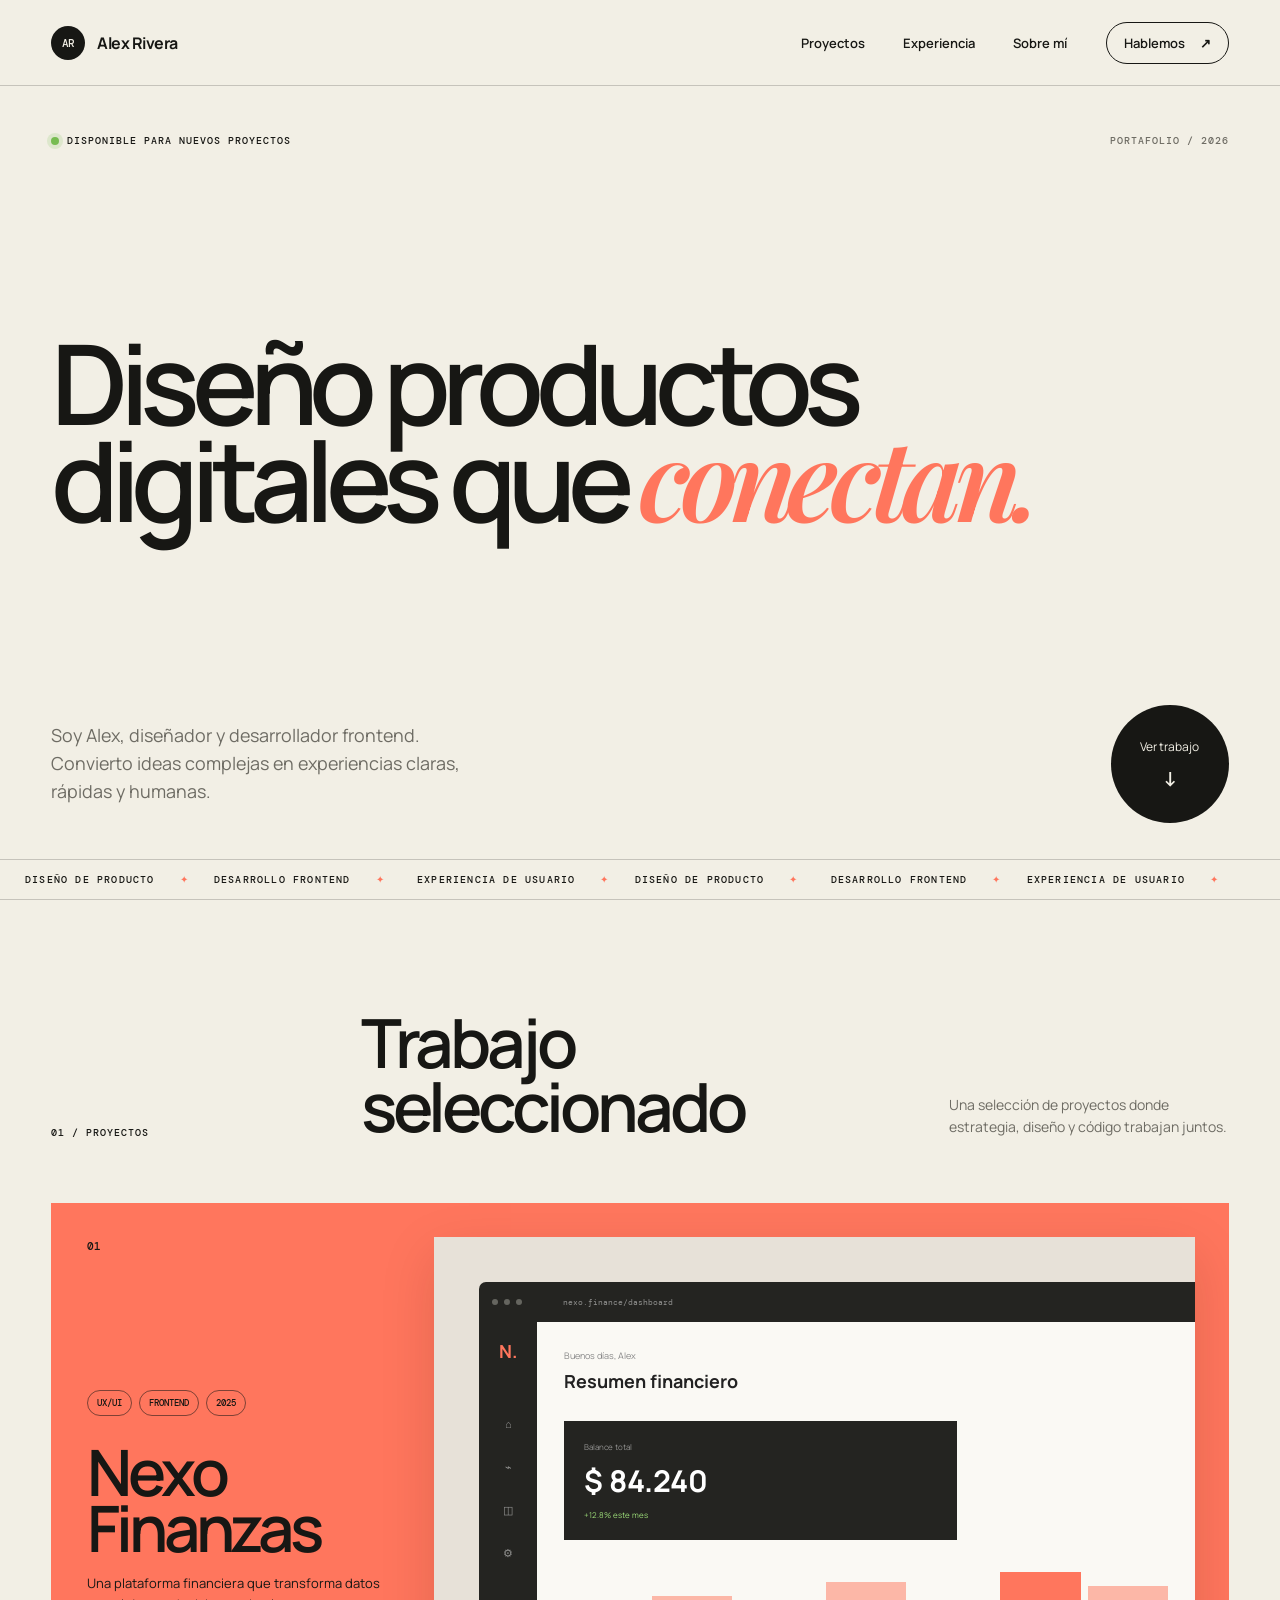
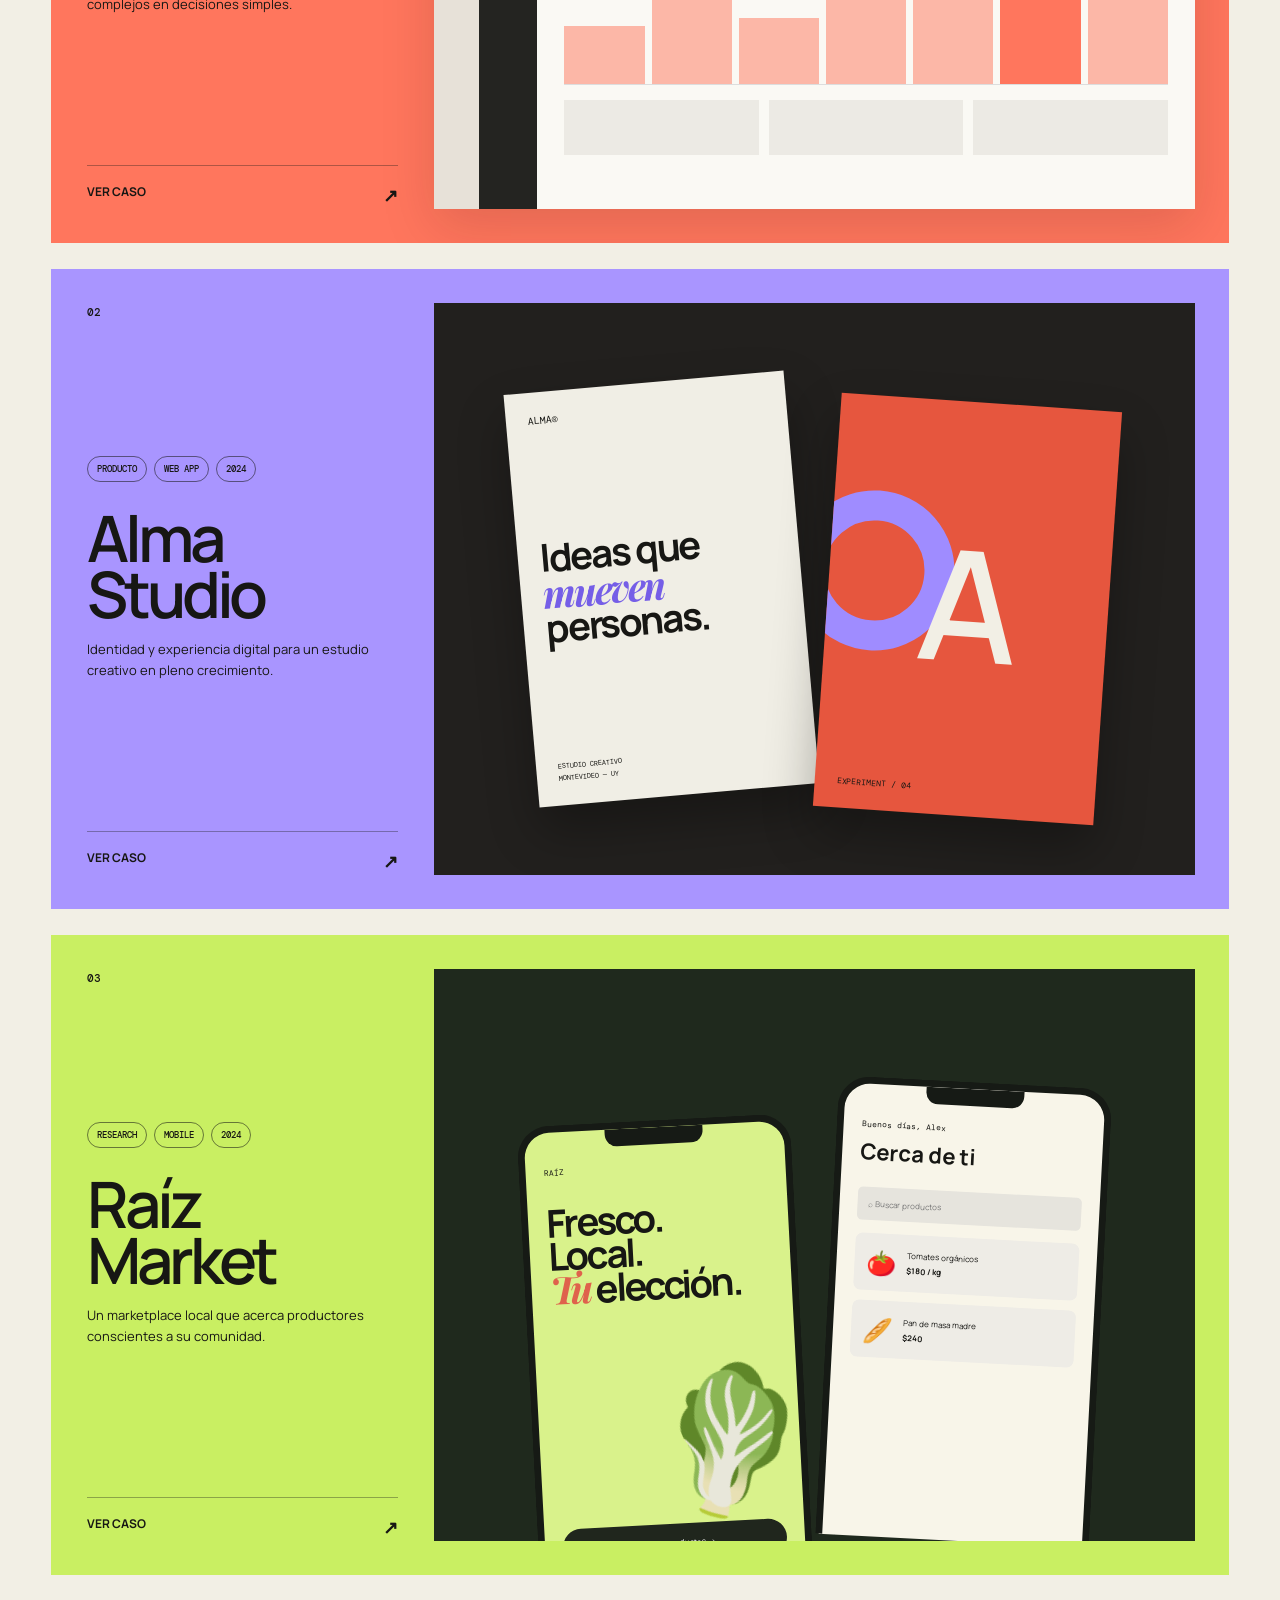
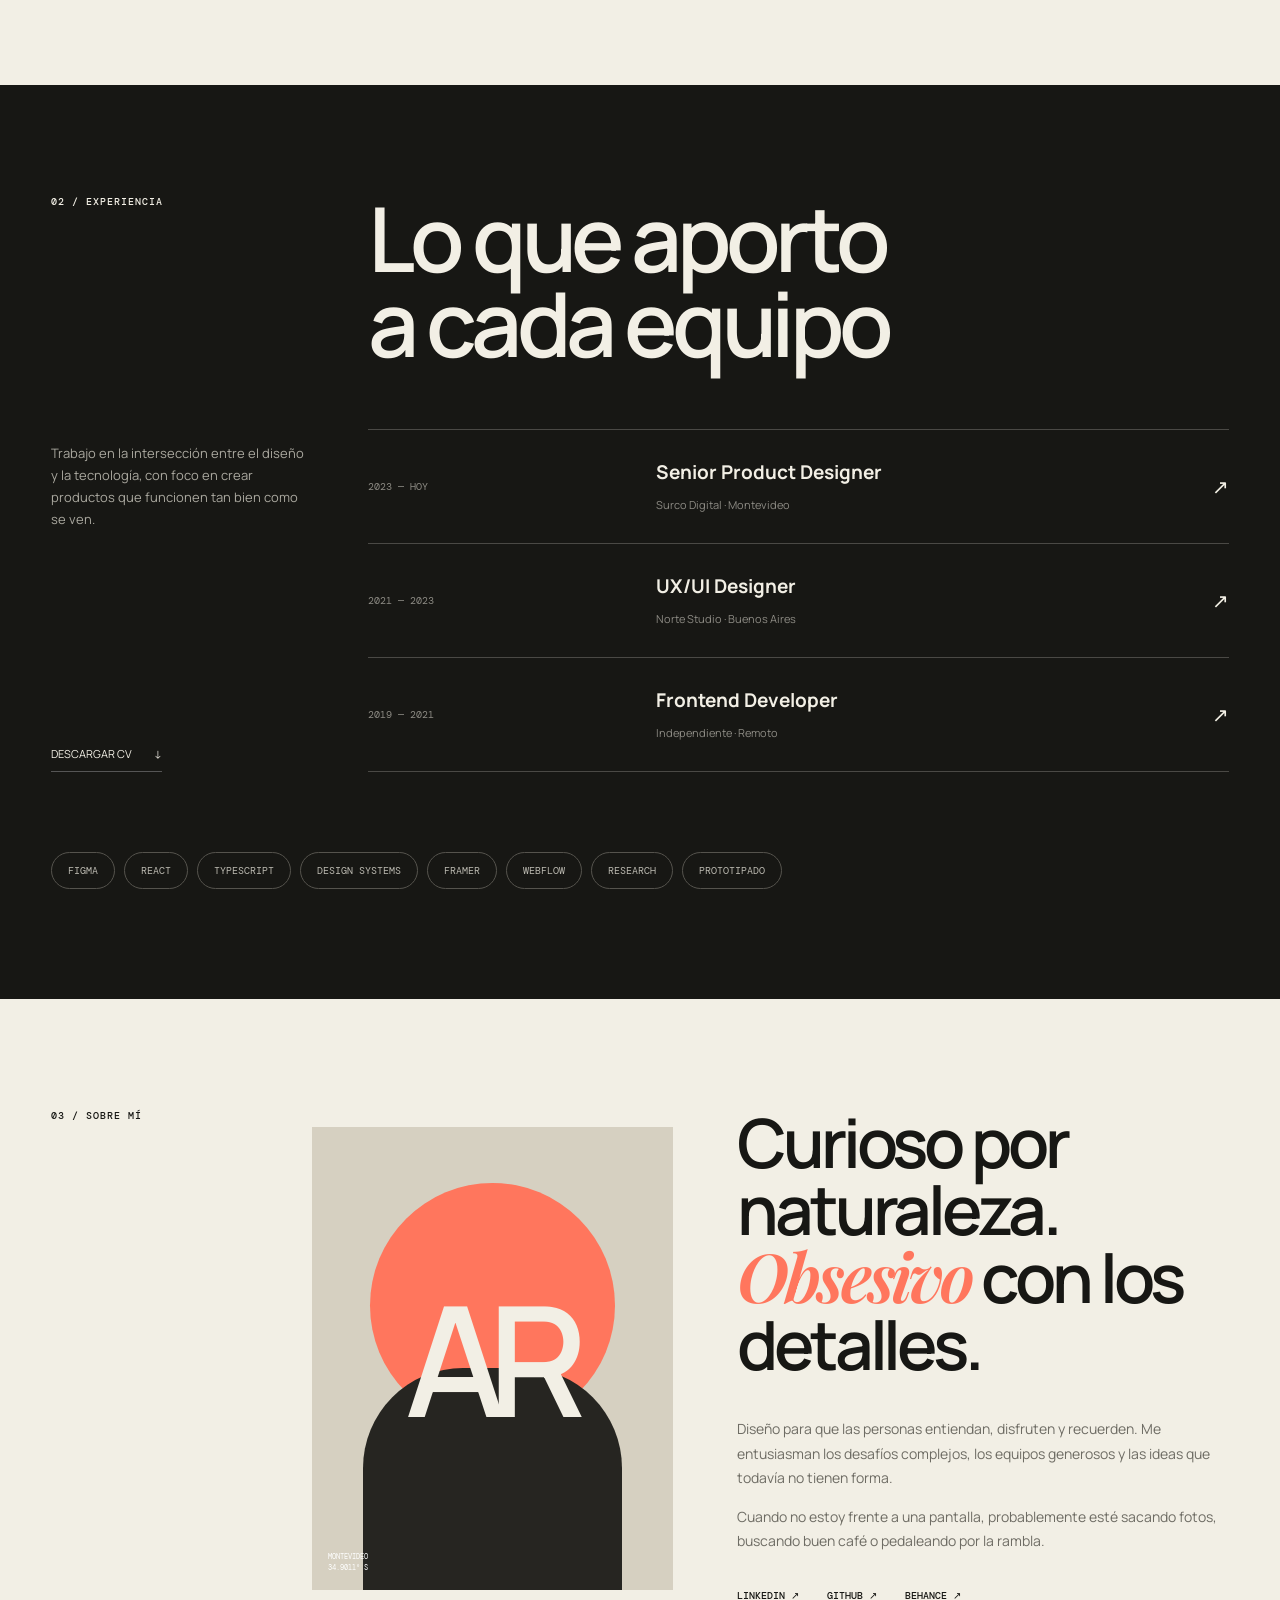
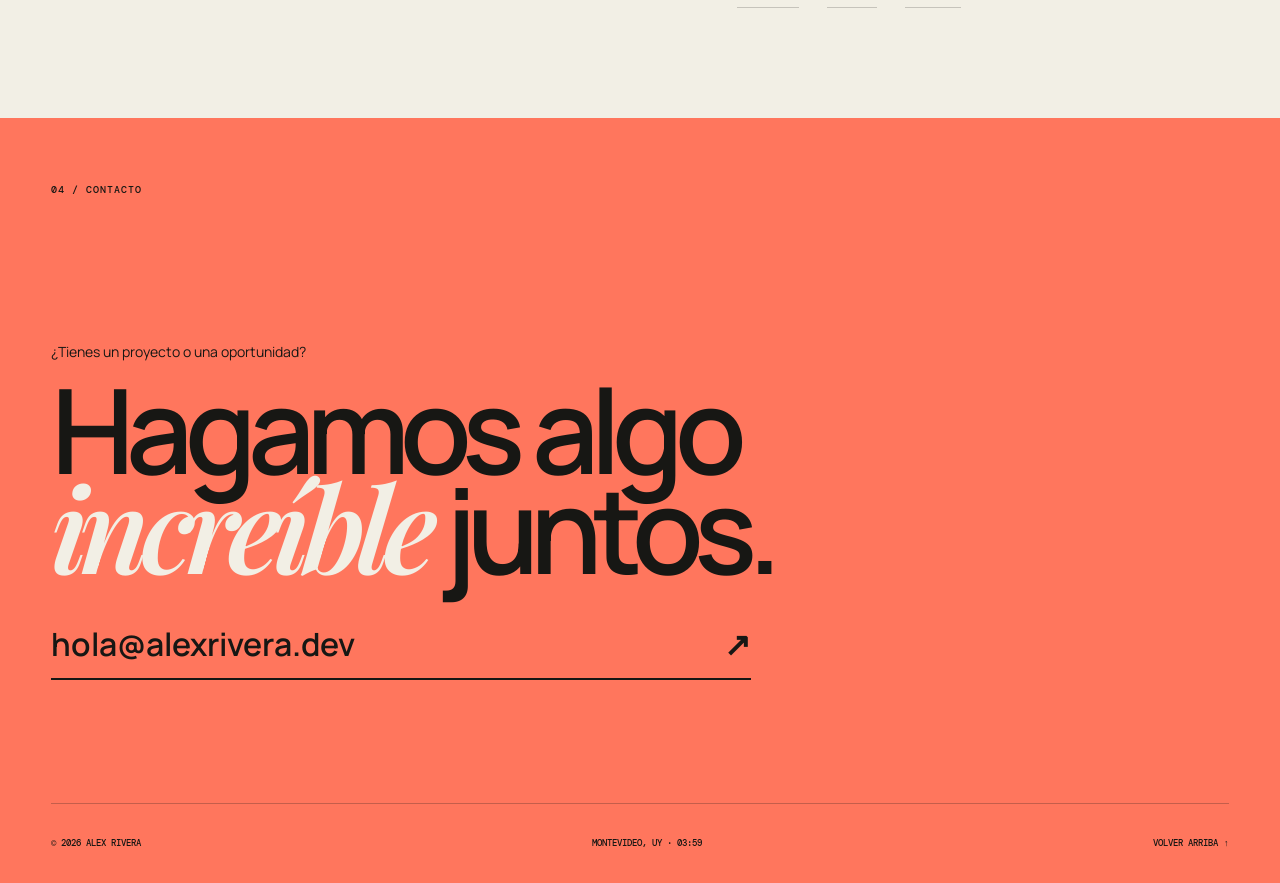
==== index.html @ 9a836fa2 "Create portfolio website" ====
<!doctype html>
<html lang="es">
  <head>
    <meta charset="UTF-8" />
    <meta name="viewport" content="width=device-width, initial-scale=1.0" />
    <meta
      name="description"
      content="Portafolio de Alex Rivera, diseñador y desarrollador frontend enfocado en experiencias digitales claras, rápidas y memorables."
    />
    <meta name="theme-color" content="#f4f1e8" />
    <title>Alex Rivera — Diseñador &amp; Frontend</title>
    <link rel="preconnect" href="https://fonts.googleapis.com" />
    <link rel="preconnect" href="https://fonts.gstatic.com" crossorigin />
    <link
      href="https://fonts.googleapis.com/css2?family=DM+Mono:wght@400;500&family=Manrope:wght@400;500;600;700&family=Playfair+Display:ital,wght@1,600&display=swap"
      rel="stylesheet"
    />
    <link rel="stylesheet" href="styles.css" />
    <script src="script.js" defer></script>
  </head>
  <body>
    <a class="skip-link" href="#contenido">Saltar al contenido</a>

    <header class="site-header">
      <a class="brand" href="#inicio" aria-label="Ir al inicio">
        <span class="brand-mark">AR</span>
        <span>Alex Rivera</span>
      </a>

      <button class="menu-button" type="button" aria-expanded="false" aria-controls="site-nav">
        <span></span><span></span>
        <span class="sr-only">Abrir menú</span>
      </button>

      <nav id="site-nav" aria-label="Navegación principal">
        <a href="#proyectos">Proyectos</a>
        <a href="#experiencia">Experiencia</a>
        <a href="#sobre-mi">Sobre mí</a>
        <a class="nav-cta" href="#contacto">Hablemos <span>↗</span></a>
      </nav>
    </header>

    <main id="contenido">
      <section class="hero" id="inicio" aria-labelledby="hero-title">
        <div class="hero-top reveal">
          <p class="eyebrow"><span class="status-dot"></span> Disponible para nuevos proyectos</p>
          <p class="hero-index">PORTAFOLIO / 2026</p>
        </div>

        <h1 id="hero-title" class="reveal">
          Diseño productos<br />
          digitales que <em>conectan.</em>
        </h1>

        <div class="hero-bottom reveal">
          <p>
            Soy Alex, diseñador y desarrollador frontend. Convierto ideas complejas
            en experiencias claras, rápidas y humanas.
          </p>
          <a class="circle-link" href="#proyectos" aria-label="Ver proyectos">
            <span>Ver trabajo</span>
            <strong>↓</strong>
          </a>
        </div>

        <div class="marquee" aria-hidden="true">
          <div>
            <span>DISEÑO DE PRODUCTO</span><i>✦</i><span>DESARROLLO FRONTEND</span><i>✦</i>
            <span>EXPERIENCIA DE USUARIO</span><i>✦</i><span>DISEÑO DE PRODUCTO</span><i>✦</i>
            <span>DESARROLLO FRONTEND</span><i>✦</i><span>EXPERIENCIA DE USUARIO</span><i>✦</i>
          </div>
        </div>
      </section>

      <section class="projects section" id="proyectos" aria-labelledby="projects-title">
        <div class="section-heading reveal">
          <p class="section-number">01 / PROYECTOS</p>
          <h2 id="projects-title">Trabajo seleccionado</h2>
          <p>Una selección de proyectos donde estrategia, diseño y código trabajan juntos.</p>
        </div>

        <div class="project-list">
          <article class="project-card project-card--coral reveal">
            <div class="project-copy">
              <p class="project-number">01</p>
              <div>
                <div class="tags"><span>UX/UI</span><span>Frontend</span><span>2025</span></div>
                <h3>Nexo<br />Finanzas</h3>
                <p>Una plataforma financiera que transforma datos complejos en decisiones simples.</p>
              </div>
              <a href="#contacto" aria-label="Consultar sobre el proyecto Nexo Finanzas">Ver caso <span>↗</span></a>
            </div>
            <div class="project-visual finance-ui" aria-label="Vista previa de la aplicación Nexo Finanzas">
              <div class="browser-bar"><i></i><i></i><i></i><span>nexo.finance/dashboard</span></div>
              <div class="mock-dashboard">
                <aside><b>N.</b><span>⌂</span><span>⌁</span><span>◫</span><span>⚙</span></aside>
                <div class="dashboard-main">
                  <div class="dash-top"><small>Buenos días, Alex</small><strong>Resumen financiero</strong></div>
                  <div class="balance"><small>Balance total</small><b>$ 84.240</b><span>+12.8% este mes</span></div>
                  <div class="chart"><i></i><i></i><i></i><i></i><i></i><i></i><i></i></div>
                  <div class="mini-cards"><span></span><span></span><span></span></div>
                </div>
              </div>
            </div>
          </article>

          <article class="project-card project-card--violet reveal">
            <div class="project-copy">
              <p class="project-number">02</p>
              <div>
                <div class="tags"><span>Producto</span><span>Web app</span><span>2024</span></div>
                <h3>Alma<br />Studio</h3>
                <p>Identidad y experiencia digital para un estudio creativo en pleno crecimiento.</p>
              </div>
              <a href="#contacto" aria-label="Consultar sobre el proyecto Alma Studio">Ver caso <span>↗</span></a>
            </div>
            <div class="project-visual studio-ui" aria-label="Vista previa del sitio Alma Studio">
              <div class="poster poster-a"><small>ALMA®</small><b>Ideas que<br /><em>mueven</em><br />personas.</b><span>ESTUDIO CREATIVO<br />MONTEVIDEO — UY</span></div>
              <div class="poster poster-b"><div></div><strong>A</strong><small>EXPERIMENT / 04</small></div>
            </div>
          </article>

          <article class="project-card project-card--lime reveal">
            <div class="project-copy">
              <p class="project-number">03</p>
              <div>
                <div class="tags"><span>Research</span><span>Mobile</span><span>2024</span></div>
                <h3>Raíz<br />Market</h3>
                <p>Un marketplace local que acerca productores conscientes a su comunidad.</p>
              </div>
              <a href="#contacto" aria-label="Consultar sobre el proyecto Raíz Market">Ver caso <span>↗</span></a>
            </div>
            <div class="project-visual market-ui" aria-label="Vista previa de la aplicación Raíz Market">
              <div class="phone phone-a">
                <div class="notch"></div><small>RAÍZ</small><b>Fresco.<br />Local.<br /><em>Tu</em> elección.</b>
                <div class="produce">🥬</div><button>Explorar productos →</button>
              </div>
              <div class="phone phone-b">
                <div class="notch"></div><small>Buenos días, Alex</small><strong>Cerca de ti</strong>
                <div class="search">⌕ Buscar productos</div><div class="food-card">🍅<span>Tomates orgánicos<br /><b>$180 / kg</b></span></div>
                <div class="food-card">🥖<span>Pan de masa madre<br /><b>$240</b></span></div>
              </div>
            </div>
          </article>
        </div>
      </section>

      <section class="experience section" id="experiencia" aria-labelledby="experience-title">
        <div class="section-heading section-heading--light reveal">
          <p class="section-number">02 / EXPERIENCIA</p>
          <h2 id="experience-title">Lo que aporto<br />a cada equipo</h2>
        </div>

        <div class="experience-grid">
          <div class="experience-intro reveal">
            <p>Trabajo en la intersección entre el diseño y la tecnología, con foco en crear productos que funcionen tan bien como se ven.</p>
            <button class="text-button print-button" type="button">Descargar CV <span>↓</span></button>
          </div>
          <div class="timeline">
            <article class="timeline-item reveal">
              <p>2023 — HOY</p><div><h3>Senior Product Designer</h3><span>Surco Digital · Montevideo</span></div><b>↗</b>
            </article>
            <article class="timeline-item reveal">
              <p>2021 — 2023</p><div><h3>UX/UI Designer</h3><span>Norte Studio · Buenos Aires</span></div><b>↗</b>
            </article>
            <article class="timeline-item reveal">
              <p>2019 — 2021</p><div><h3>Frontend Developer</h3><span>Independiente · Remoto</span></div><b>↗</b>
            </article>
          </div>
        </div>

        <div class="skills reveal" aria-label="Habilidades">
          <span>Figma</span><span>React</span><span>TypeScript</span><span>Design Systems</span><span>Framer</span><span>Webflow</span><span>Research</span><span>Prototipado</span>
        </div>
      </section>

      <section class="about section" id="sobre-mi" aria-labelledby="about-title">
        <div class="about-number reveal">03 / SOBRE MÍ</div>
        <div class="portrait reveal" aria-label="Retrato ilustrado de Alex Rivera">
          <span class="portrait-initials">AR</span>
          <span class="portrait-label">MONTEVIDEO<br />34.9011° S</span>
        </div>
        <div class="about-copy reveal">
          <h2 id="about-title">Curioso por naturaleza.<br /><em>Obsesivo</em> con los detalles.</h2>
          <p>Diseño para que las personas entiendan, disfruten y recuerden. Me entusiasman los desafíos complejos, los equipos generosos y las ideas que todavía no tienen forma.</p>
          <p>Cuando no estoy frente a una pantalla, probablemente esté sacando fotos, buscando buen café o pedaleando por la rambla.</p>
          <div class="socials"><a href="https://www.linkedin.com" target="_blank" rel="noreferrer">LinkedIn ↗</a><a href="https://github.com/Akkuumaaa" target="_blank" rel="noreferrer">GitHub ↗</a><a href="https://www.behance.net" target="_blank" rel="noreferrer">Behance ↗</a></div>
        </div>
      </section>

      <section class="contact" id="contacto" aria-labelledby="contact-title">
        <p class="section-number reveal">04 / CONTACTO</p>
        <div class="contact-main reveal">
          <p>¿Tienes un proyecto o una oportunidad?</p>
          <h2 id="contact-title">Hagamos algo<br /><em>increíble</em> juntos.</h2>
          <a class="email-link" href="mailto:hola@alexrivera.dev">hola@alexrivera.dev <span>↗</span></a>
        </div>
        <footer>
          <p>© <span id="year">2026</span> Alex Rivera</p>
          <p>Montevideo, UY · <span id="local-time">00:00</span></p>
          <a href="#inicio">Volver arriba ↑</a>
        </footer>
      </section>
    </main>
  </body>
</html>
---- styles.css ----
:root {
  --paper: #f2efe5;
  --ink: #171714;
  --muted: #6e6c64;
  --coral: #ff765d;
  --violet: #a995ff;
  --lime: #c9ef62;
  --line: rgba(23, 23, 20, 0.2);
  --sans: "Manrope", sans-serif;
  --serif: "Playfair Display", serif;
  --mono: "DM Mono", monospace;
}

* { box-sizing: border-box; }
html { scroll-behavior: smooth; }
body { margin: 0; background: var(--paper); color: var(--ink); font-family: var(--sans); }
a { color: inherit; text-decoration: none; }
button { color: inherit; font: inherit; }
.sr-only { position: absolute; width: 1px; height: 1px; padding: 0; margin: -1px; overflow: hidden; clip: rect(0, 0, 0, 0); white-space: nowrap; border: 0; }
.skip-link { position: fixed; top: -100px; left: 16px; z-index: 100; padding: 12px 18px; background: var(--ink); color: white; }
.skip-link:focus { top: 16px; }

.site-header { height: 86px; padding: 0 clamp(20px, 4vw, 64px); display: flex; align-items: center; justify-content: space-between; border-bottom: 1px solid var(--line); position: relative; z-index: 20; }
.brand { display: flex; gap: 12px; align-items: center; font-weight: 700; letter-spacing: -0.03em; }
.brand-mark { display: grid; place-items: center; width: 34px; height: 34px; border-radius: 50%; background: var(--ink); color: var(--paper); font: 500 11px var(--mono); }
.site-header nav { display: flex; align-items: center; gap: clamp(20px, 3vw, 48px); font-size: 13px; font-weight: 600; }
.site-header nav a:not(.nav-cta) { position: relative; }
.site-header nav a:not(.nav-cta)::after { content: ""; position: absolute; height: 1px; left: 0; right: 100%; bottom: -4px; background: currentColor; transition: right .25s; }
.site-header nav a:hover::after { right: 0; }
.nav-cta { border: 1px solid var(--ink); border-radius: 100px; padding: 11px 17px; transition: .25s; }
.nav-cta:hover { background: var(--ink); color: var(--paper); }
.nav-cta span { margin-left: 12px; }
.menu-button { display: none; background: none; border: 0; padding: 10px; }

.hero { min-height: calc(100vh - 86px); display: flex; flex-direction: column; overflow: hidden; }
.hero-top, .hero-bottom { display: flex; justify-content: space-between; align-items: flex-start; padding-left: clamp(20px, 4vw, 64px); padding-right: clamp(20px, 4vw, 64px); }
.hero-top { padding-top: 38px; }
.eyebrow, .hero-index, .section-number { font: 500 10px var(--mono); letter-spacing: .1em; text-transform: uppercase; }
.eyebrow { display: flex; align-items: center; gap: 8px; }
.status-dot { width: 8px; height: 8px; background: #77bc51; border-radius: 50%; box-shadow: 0 0 0 4px rgba(119,188,81,.17); }
.hero-index { color: var(--muted); }
.hero h1 { margin: auto clamp(20px, 4vw, 64px); font-size: clamp(53px, 8.7vw, 144px); line-height: .84; letter-spacing: -.075em; font-weight: 600; }
.hero h1 em { font-family: var(--serif); font-weight: 600; color: var(--coral); }
.hero-bottom { align-items: center; margin-bottom: 36px; }
.hero-bottom > p { max-width: 430px; margin: 0; color: var(--muted); font-size: clamp(14px, 1.4vw, 18px); line-height: 1.55; }
.circle-link { width: 118px; height: 118px; border-radius: 50%; background: var(--ink); color: var(--paper); display: flex; flex-direction: column; align-items: center; justify-content: center; gap: 9px; font-size: 12px; transition: transform .3s, background .3s; }
.circle-link:hover { transform: rotate(-8deg); background: var(--coral); }
.circle-link strong { font-size: 20px; }
.marquee { border-top: 1px solid var(--line); border-bottom: 1px solid var(--line); padding: 13px 0; white-space: nowrap; overflow: hidden; font: 500 10px var(--mono); letter-spacing: .12em; }
.marquee div { width: max-content; animation: marquee 24s linear infinite; }
.marquee span { margin: 0 25px; }
.marquee i { color: var(--coral); font-style: normal; }
@keyframes marquee { to { transform: translateX(-50%); } }

.section { padding: 110px clamp(20px, 4vw, 64px); }
.section-heading { display: grid; grid-template-columns: 1fr 2fr 1fr; gap: 30px; align-items: end; margin-bottom: 64px; }
.section-heading > * { margin: 0; }
.section-heading h2 { font-size: clamp(40px, 5.3vw, 78px); letter-spacing: -.06em; line-height: .95; font-weight: 600; }
.section-heading > p:last-child { max-width: 310px; color: var(--muted); line-height: 1.6; font-size: 14px; }

.project-list { display: grid; gap: 26px; }
.project-card { min-height: 640px; display: grid; grid-template-columns: minmax(290px, .82fr) 1.7fr; overflow: hidden; }
.project-card--coral { background: var(--coral); }
.project-card--violet { background: var(--violet); }
.project-card--lime { background: var(--lime); }
.project-copy { padding: 36px; display: flex; flex-direction: column; justify-content: space-between; }
.project-number { margin: 0; font: 500 11px var(--mono); }
.tags { display: flex; gap: 7px; flex-wrap: wrap; }
.tags span { border: 1px solid rgba(23,23,20,.55); border-radius: 100px; padding: 6px 9px; font: 500 9px var(--mono); text-transform: uppercase; }
.project-copy h3 { margin: 28px 0 18px; font-size: clamp(47px, 5vw, 76px); line-height: .87; letter-spacing: -.065em; font-weight: 600; }
.project-copy > div > p { max-width: 340px; font-size: 13px; line-height: 1.6; }
.project-copy > a { display: flex; justify-content: space-between; width: 100%; border-top: 1px solid rgba(23,23,20,.35); padding-top: 17px; font-size: 12px; font-weight: 700; text-transform: uppercase; }
.project-copy > a span { font-size: 18px; transition: transform .2s; }
.project-copy > a:hover span { transform: translate(4px,-4px); }
.project-visual { margin: 34px 34px 34px 0; position: relative; min-height: 500px; overflow: hidden; background: rgba(255,255,255,.14); }

.finance-ui { background: #e7e1d8; display: flex; flex-direction: column; padding: 45px 0 0 45px; box-shadow: 0 18px 50px rgba(65,22,14,.15); }
.browser-bar { background: #242421; color: white; height: 40px; border-radius: 7px 0 0 0; display: flex; align-items: center; gap: 6px; padding: 0 13px; font: 8px var(--mono); }
.browser-bar i { width: 6px; height: 6px; background: #65655f; border-radius: 50%; }
.browser-bar span { margin-left: 35px; opacity: .5; }
.mock-dashboard { background: #faf9f4; flex: 1; display: flex; color: #222; }
.mock-dashboard aside { width: 58px; background: #242421; color: white; display: flex; align-items: center; flex-direction: column; gap: 28px; padding: 17px 0; }
.mock-dashboard aside b { font-size: 18px; color: var(--coral); margin-bottom: 25px; }
.mock-dashboard aside span { font-size: 11px; opacity: .5; }
.dashboard-main { flex: 1; padding: 27px; }
.dash-top { display: flex; flex-direction: column; gap: 7px; }
.dash-top small { color: #888; font-size: 9px; }.dash-top strong { font-size: 18px; }
.balance { margin: 28px 0 15px; background: #242421; color: white; padding: 20px; width: 65%; display: grid; gap: 8px; }
.balance small { opacity: .5; font-size: 8px; }.balance b { font-size: 30px; }.balance span { font-size: 8px; color: #9ddd79; }
.chart { height: 130px; display: flex; align-items: end; gap: 7px; border-bottom: 1px solid #ddd; }
.chart i { flex: 1; height: 45%; background: var(--coral); opacity: .5; }.chart i:nth-child(2) { height: 68%; }.chart i:nth-child(3) { height: 51%; }.chart i:nth-child(4) { height: 79%; }.chart i:nth-child(5) { height: 65%; }.chart i:nth-child(6) { height: 87%; opacity: 1; }.chart i:nth-child(7) { height: 76%; }
.mini-cards { display: flex; gap: 10px; padding-top: 15px; }.mini-cards span { height: 55px; flex: 1; background: #eceae4; }

.studio-ui { background: #22201e; display: flex; align-items: center; justify-content: center; gap: 25px; perspective: 900px; }
.poster { width: 37%; aspect-ratio: .68; padding: 22px; box-shadow: 0 25px 50px rgba(0,0,0,.3); display: flex; flex-direction: column; }
.poster-a { background: #f0eee5; transform: rotate(-5deg); }
.poster-a small { font: 10px var(--mono); }.poster-a b { font-size: clamp(22px, 3vw, 43px); line-height: .9; margin: auto 0; letter-spacing: -.06em; }.poster-a em { font-family: var(--serif); color: #755ee7; }.poster-a span { font: 7px/1.6 var(--mono); }
.poster-b { background: #e6563e; transform: translateY(20px) rotate(4deg); position: relative; overflow: hidden; }
.poster-b div { position: absolute; width: 160px; height: 160px; border: 30px solid #9f8cff; border-radius: 50%; top: 23%; left: -35px; }.poster-b strong { color: #f2efe5; font: 600 clamp(90px, 12vw, 180px)/.8 var(--sans); margin: auto; position: relative; }.poster-b small { font: 8px var(--mono); }

.market-ui { background: #1f291d; display: flex; align-items: flex-end; justify-content: center; gap: 25px; padding-top: 50px; }
.phone { background: #f8f5e9; border: 7px solid #161a15; border-bottom: 0; border-radius: 32px 32px 0 0; width: 36%; height: 88%; padding: 35px 18px 18px; position: relative; overflow: hidden; display: flex; flex-direction: column; }
.phone-a { transform: translateY(38px) rotate(-3deg); background: #d9f28b; }.phone-b { transform: rotate(3deg); }
.notch { position: absolute; width: 38%; height: 17px; border-radius: 0 0 12px 12px; background: #161a15; top: 0; left: 31%; }
.phone small { font: 8px var(--mono); }.phone > b { font-size: clamp(24px, 3vw, 46px); line-height: .85; letter-spacing: -.07em; margin-top: 30px; }.phone > b em { font-family: var(--serif); color: #df624c; }
.produce { font-size: clamp(70px, 10vw, 150px); transform: rotate(-20deg); margin: auto -30px 0 auto; filter: saturate(.8); }.phone button { border: 0; background: #20261d; color: white; border-radius: 30px; padding: 13px; font-size: 8px; }
.phone-b > strong { font-size: 22px; margin: 8px 0 20px; }.search { background: #e6e4dd; border-radius: 5px; padding: 11px; font-size: 8px; color: #777; margin-bottom: 13px; }.food-card { display: flex; align-items: center; gap: 10px; margin-bottom: 10px; background: #eeece6; border-radius: 7px; padding: 12px; font-size: 24px; }.food-card span { font-size: 8px; line-height: 1.8; }.food-card b { font-size: 8px; }

.experience { background: var(--ink); color: var(--paper); }
.section-heading--light { grid-template-columns: 1fr 3fr; align-items: start; }
.section-heading--light h2 { font-size: clamp(52px, 7vw, 110px); }
.experience-grid { display: grid; grid-template-columns: 1fr 3fr; gap: 30px; }
.experience-intro { display: flex; flex-direction: column; justify-content: space-between; align-items: flex-start; }
.experience-intro > p { max-width: 260px; color: #aaa89f; line-height: 1.7; font-size: 13px; }
.text-button { background: none; border: 0; border-bottom: 1px solid #555; color: var(--paper); padding: 10px 0; cursor: pointer; font-size: 11px; text-transform: uppercase; }
.text-button span { margin-left: 20px; }
.timeline { border-top: 1px solid #4a4945; }
.timeline-item { display: grid; grid-template-columns: 1fr 2fr auto; gap: 20px; align-items: center; border-bottom: 1px solid #4a4945; padding: 29px 0; transition: padding .25s, color .25s; }
.timeline-item:hover { padding-left: 15px; color: var(--lime); }
.timeline-item p { margin: 0; color: #8d8b84; font: 10px var(--mono); }.timeline-item h3 { margin: 0 0 7px; font-size: 19px; }.timeline-item span { color: #8d8b84; font-size: 11px; }.timeline-item b { font-weight: 400; font-size: 20px; }
.skills { display: flex; flex-wrap: wrap; gap: 9px; padding-top: 80px; }
.skills span { padding: 11px 16px; border: 1px solid #55534d; border-radius: 50px; color: #bbb9b0; font: 10px var(--mono); text-transform: uppercase; }

.about { display: grid; grid-template-columns: .6fr 1.1fr 1.5fr; gap: clamp(25px, 5vw, 80px); align-items: center; }
.about-number { align-self: start; font: 500 10px var(--mono); letter-spacing: .1em; }
.portrait { aspect-ratio: .78; background: #d6d0c1; position: relative; overflow: hidden; display: grid; place-items: center; }
.portrait::before { content: ""; position: absolute; width: 68%; aspect-ratio: 1; border-radius: 50%; background: var(--coral); top: 12%; }
.portrait::after { content: ""; position: absolute; width: 72%; height: 48%; border-radius: 100px 100px 0 0; background: #262521; bottom: 0; }
.portrait-initials { position: relative; z-index: 1; font: 600 clamp(85px, 12vw, 180px)/1 var(--sans); color: var(--paper); letter-spacing: -.12em; transform: translateX(-5px); }
.portrait-label { position: absolute; z-index: 2; bottom: 16px; left: 16px; color: white; font: 7px/1.6 var(--mono); }
.about-copy h2 { margin: 0 0 40px; font-size: clamp(42px, 5.3vw, 78px); line-height: .98; letter-spacing: -.06em; font-weight: 600; }.about-copy h2 em { font-family: var(--serif); color: var(--coral); }
.about-copy > p { color: var(--muted); line-height: 1.75; max-width: 550px; font-size: 14px; }
.socials { display: flex; flex-wrap: wrap; gap: 28px; margin-top: 35px; font: 500 10px var(--mono); text-transform: uppercase; }.socials a { border-bottom: 1px solid var(--line); padding-bottom: 5px; }

.contact { min-height: 85vh; background: var(--coral); padding: 55px clamp(20px, 4vw, 64px) 0; display: flex; flex-direction: column; }
.contact-main { margin: auto 0; }
.contact-main > p { font-size: 14px; }
.contact h2 { margin: 20px 0 45px; max-width: 1050px; font-size: clamp(58px, 9.2vw, 145px); line-height: .82; letter-spacing: -.075em; font-weight: 600; }.contact h2 em { font-family: var(--serif); color: var(--paper); }
.email-link { display: flex; justify-content: space-between; max-width: 700px; font-size: clamp(18px, 2.5vw, 35px); font-weight: 600; padding-bottom: 12px; border-bottom: 2px solid var(--ink); }.email-link span { transition: transform .2s; }.email-link:hover span { transform: translate(7px,-7px); }
footer { min-height: 80px; border-top: 1px solid rgba(23,23,20,.25); display: flex; justify-content: space-between; align-items: center; font: 500 9px var(--mono); text-transform: uppercase; }

.reveal { opacity: 0; transform: translateY(24px); transition: opacity .7s ease, transform .7s ease; }
.reveal.visible { opacity: 1; transform: none; }

@media (max-width: 800px) {
  .site-header { height: 70px; }
  .menu-button { display: grid; gap: 6px; }
  .menu-button span:not(.sr-only) { display: block; width: 24px; height: 1px; background: currentColor; transition: transform .2s; }
  .menu-button[aria-expanded="true"] span:first-child { transform: translateY(3.5px) rotate(45deg); }.menu-button[aria-expanded="true"] span:nth-child(2) { transform: translateY(-3.5px) rotate(-45deg); }
  .site-header nav { display: none; position: absolute; top: 70px; left: 0; right: 0; padding: 30px 20px; background: var(--paper); border-bottom: 1px solid var(--line); flex-direction: column; align-items: stretch; }
  .site-header nav.open { display: flex; }.nav-cta { text-align: center; }
  .hero { min-height: calc(100svh - 70px); }.hero-top { padding-top: 25px; }.hero h1 { font-size: clamp(51px, 15vw, 90px); margin-top: auto; margin-bottom: 40px; }.hero-bottom { align-items: flex-end; }.hero-bottom > p { max-width: 65%; font-size: 13px; }.circle-link { width: 86px; height: 86px; font-size: 10px; }
  .section { padding-top: 78px; padding-bottom: 78px; }.section-heading { grid-template-columns: 1fr; gap: 20px; margin-bottom: 40px; }.section-heading > p:last-child { max-width: 430px; }
  .project-card { grid-template-columns: 1fr; min-height: 0; }.project-copy { min-height: 410px; }.project-visual { margin: 0 20px 20px; min-height: 430px; }.finance-ui { padding: 25px 0 0 25px; }.poster { width: 42%; }
  .experience-grid { grid-template-columns: 1fr; }.experience-intro { gap: 30px; margin-bottom: 35px; }.timeline-item { grid-template-columns: .7fr 1.5fr auto; }.skills { padding-top: 50px; }
  .about { grid-template-columns: 1fr 1.3fr; }.about-number { grid-column: 1 / -1; }.about-copy h2 { font-size: 42px; }
}

@media (max-width: 520px) {
  .hero-index { display: none; }.hero-bottom > p { max-width: 67%; }.circle-link { width: 78px; height: 78px; }
  .project-copy { padding: 25px; min-height: 380px; }.project-visual { min-height: 340px; }.finance-ui { padding-top: 20px; }.dashboard-main { padding: 18px; }.balance { width: 85%; }.chart { height: 80px; }
  .poster { padding: 14px; width: 40%; }.poster-b div { width: 100px; height: 100px; border-width: 20px; }
  .market-ui { gap: 8px; }.phone { width: 43%; padding: 30px 10px 10px; }.food-card { padding: 8px; font-size: 17px; }
  .timeline-item { grid-template-columns: 1fr auto; }.timeline-item > p { grid-column: 1 / -1; }.timeline-item h3 { font-size: 16px; }
  .about { grid-template-columns: 1fr; }.portrait { max-width: 360px; }.about-copy { margin-top: 20px; }
  .contact { min-height: 78vh; }.contact h2 { font-size: 16vw; }.email-link { font-size: 16px; } footer { padding: 20px 0; align-items: flex-start; gap: 17px; flex-direction: column; }
}

@media (prefers-reduced-motion: reduce) {
  html { scroll-behavior: auto; } *, *::before, *::after { animation-duration: .01ms !important; animation-iteration-count: 1 !important; transition-duration: .01ms !important; }
  .reveal { opacity: 1; transform: none; }
}

@media print {
  .site-header, .hero .marquee, .circle-link, .print-button { display: none !important; }
  .hero { min-height: 60vh; }.section, .contact { padding: 36px; }.project-card { break-inside: avoid; min-height: 430px; }.project-visual { min-height: 350px; }
  .reveal { opacity: 1; transform: none; }.contact { min-height: 60vh; }
}
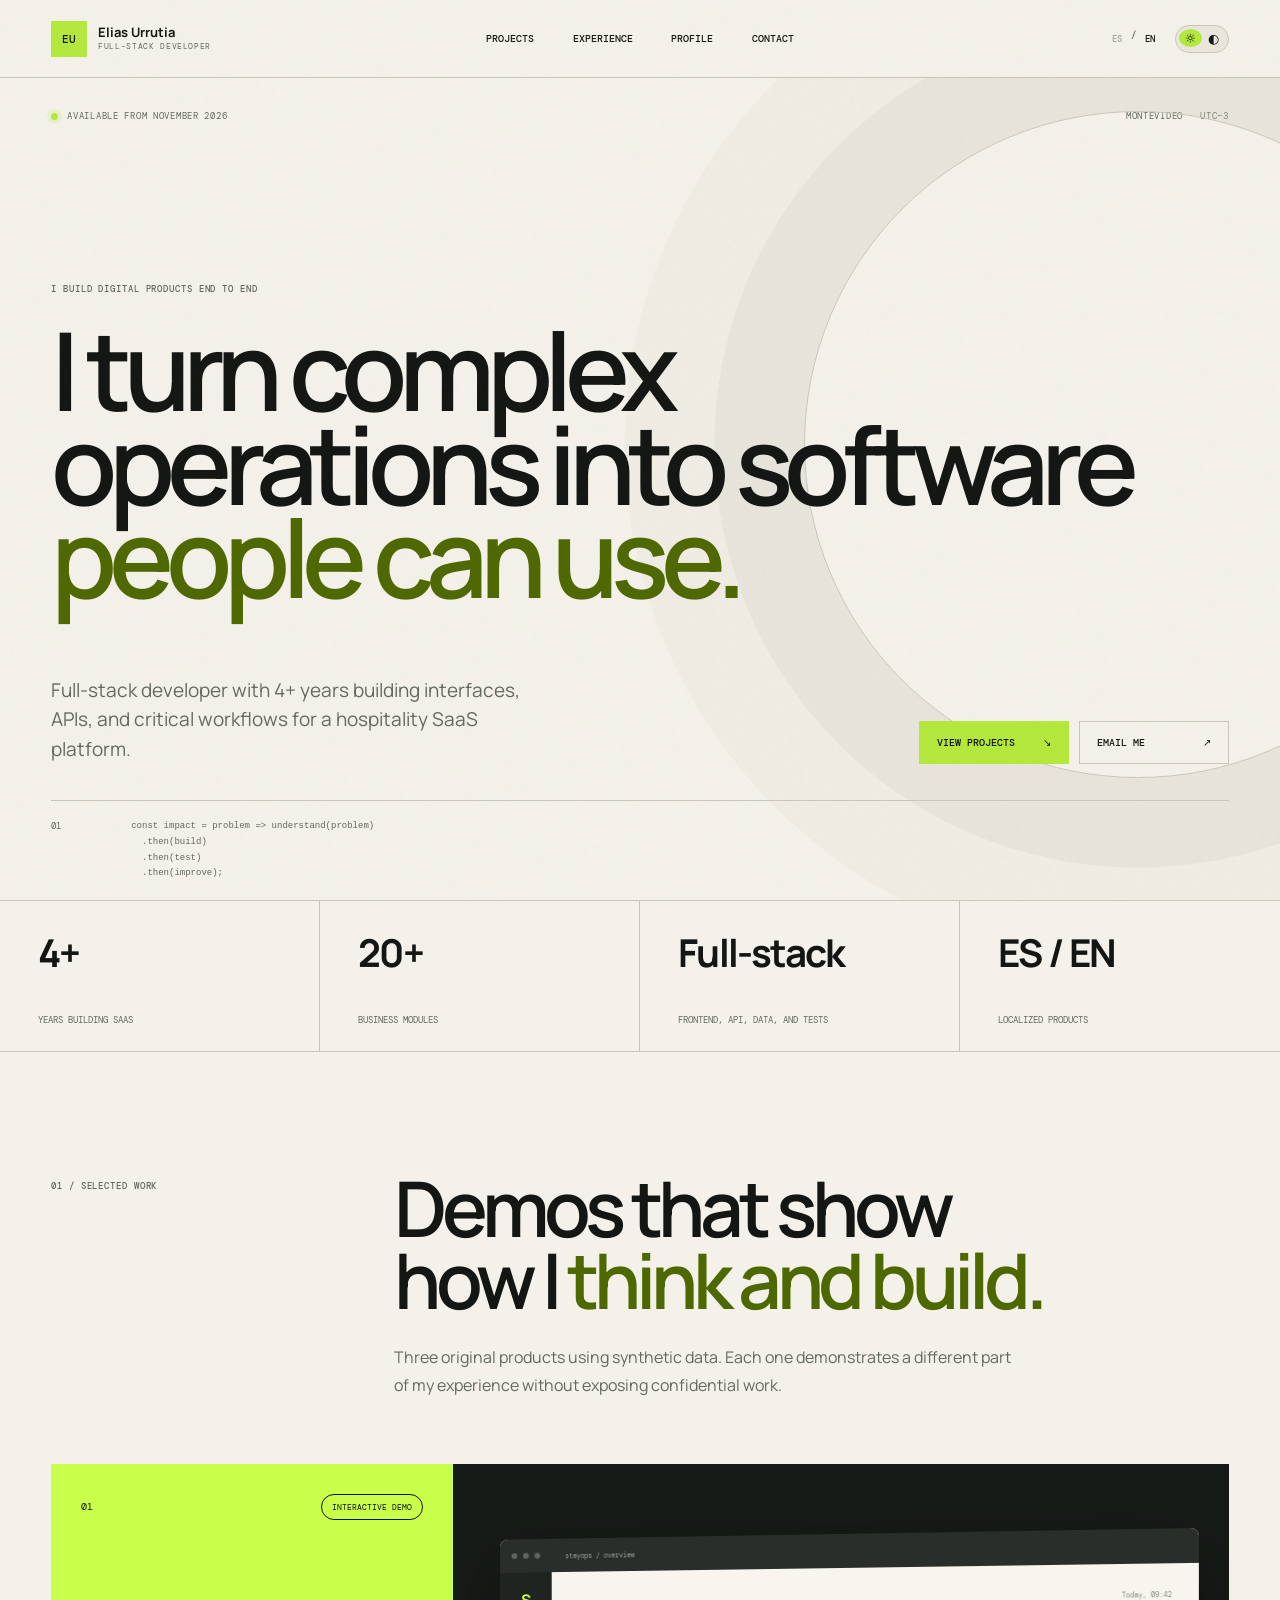
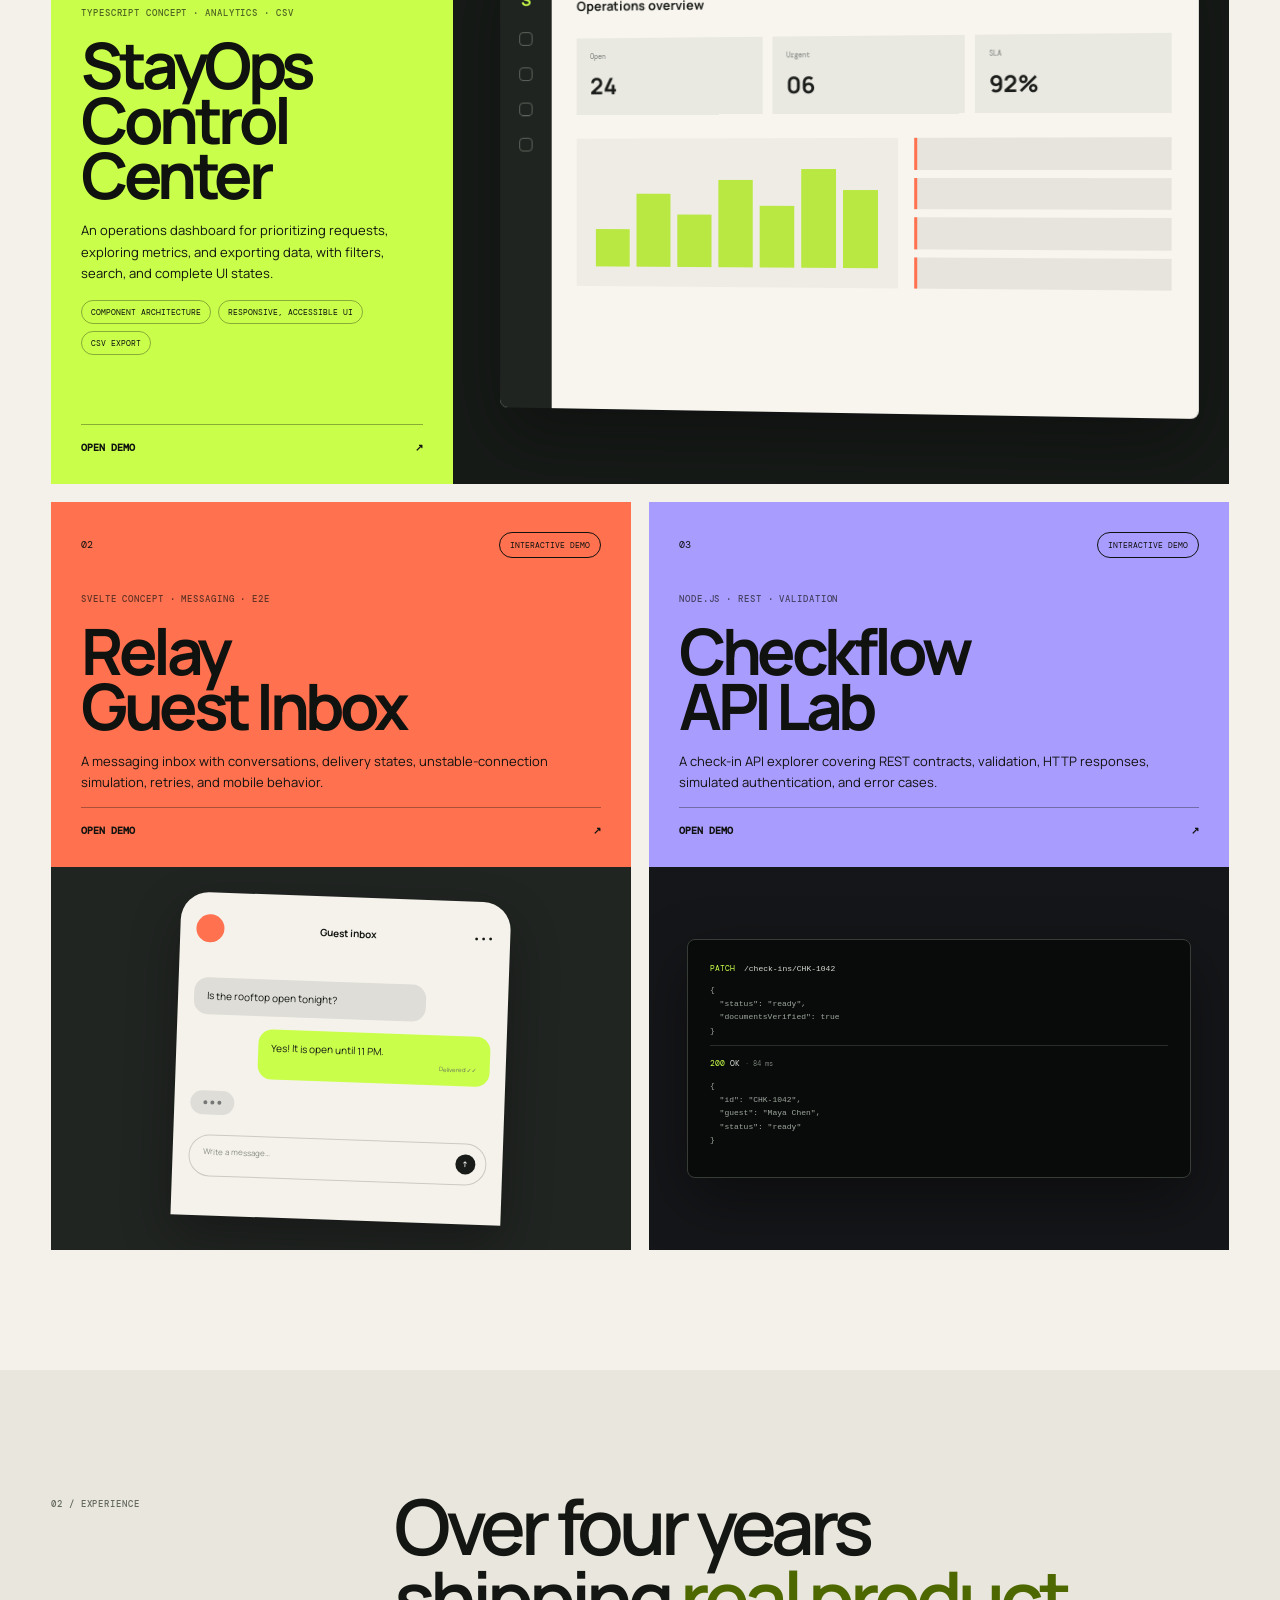
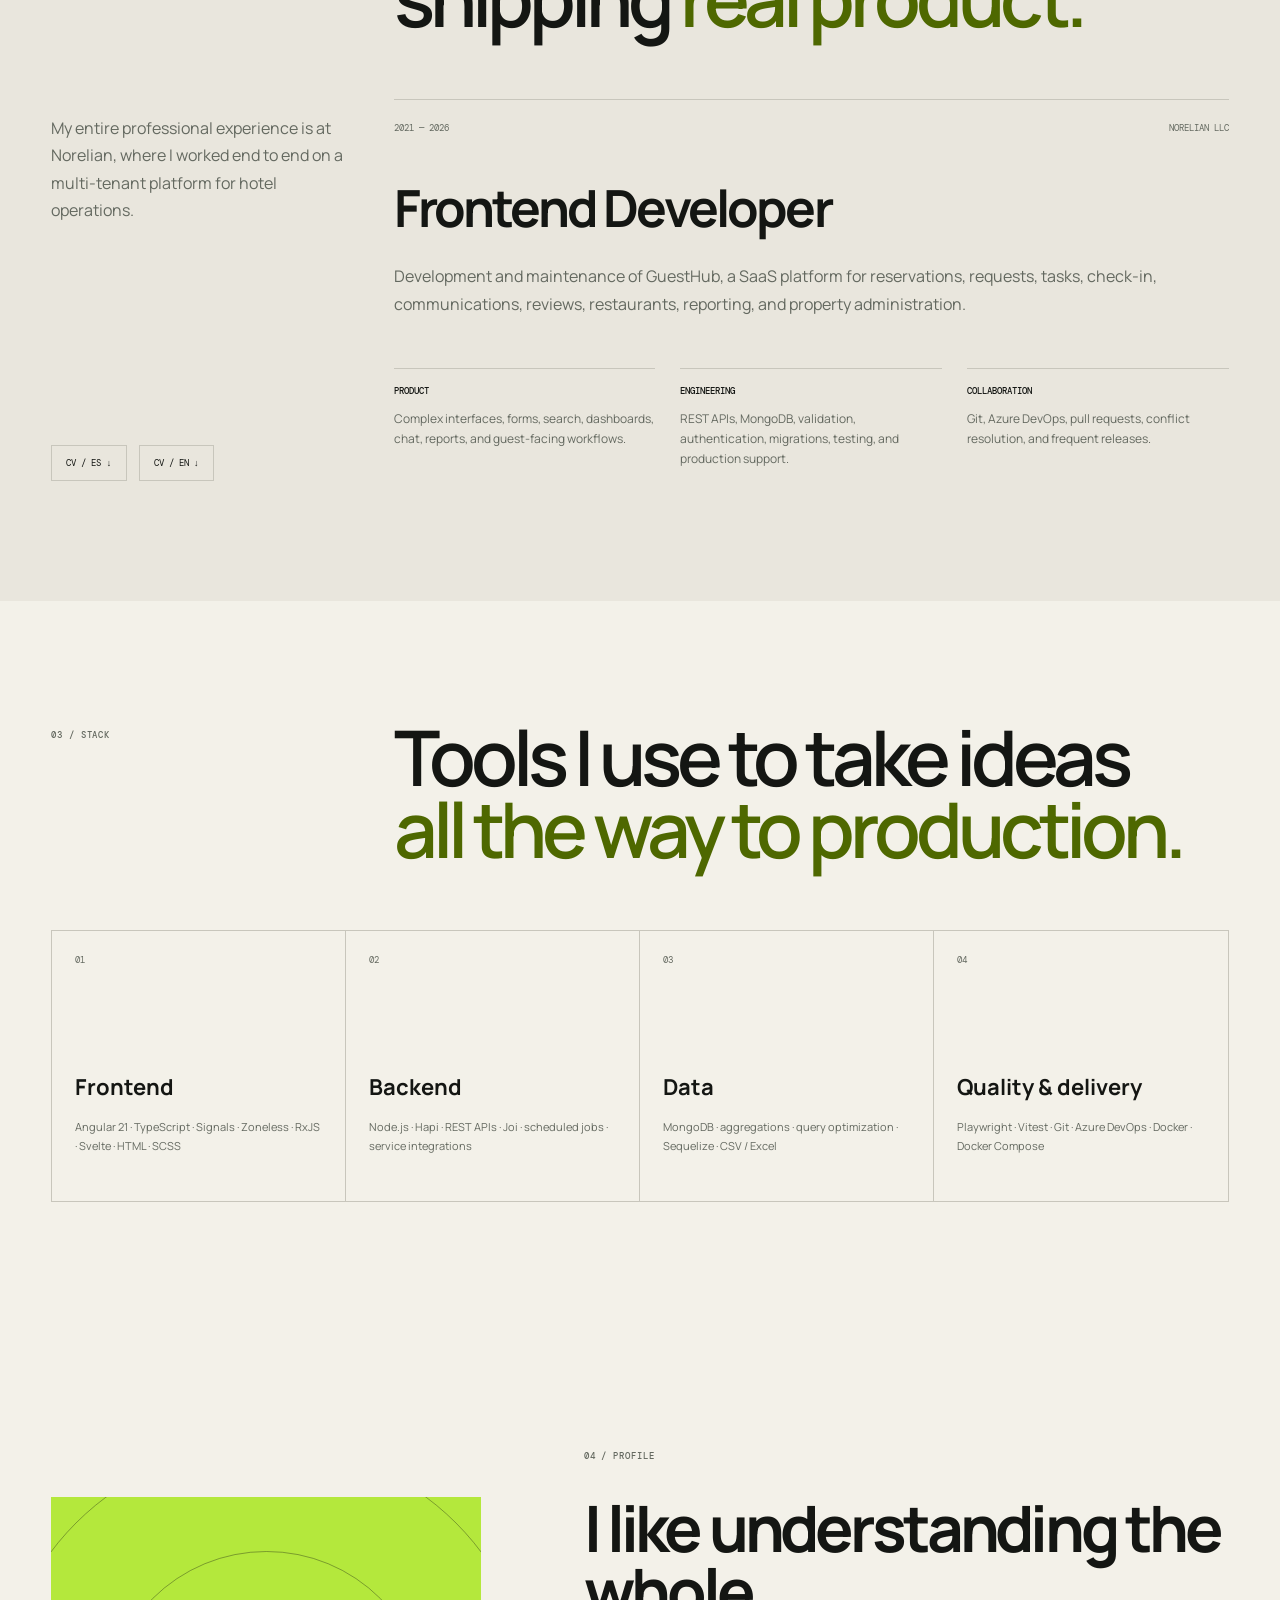
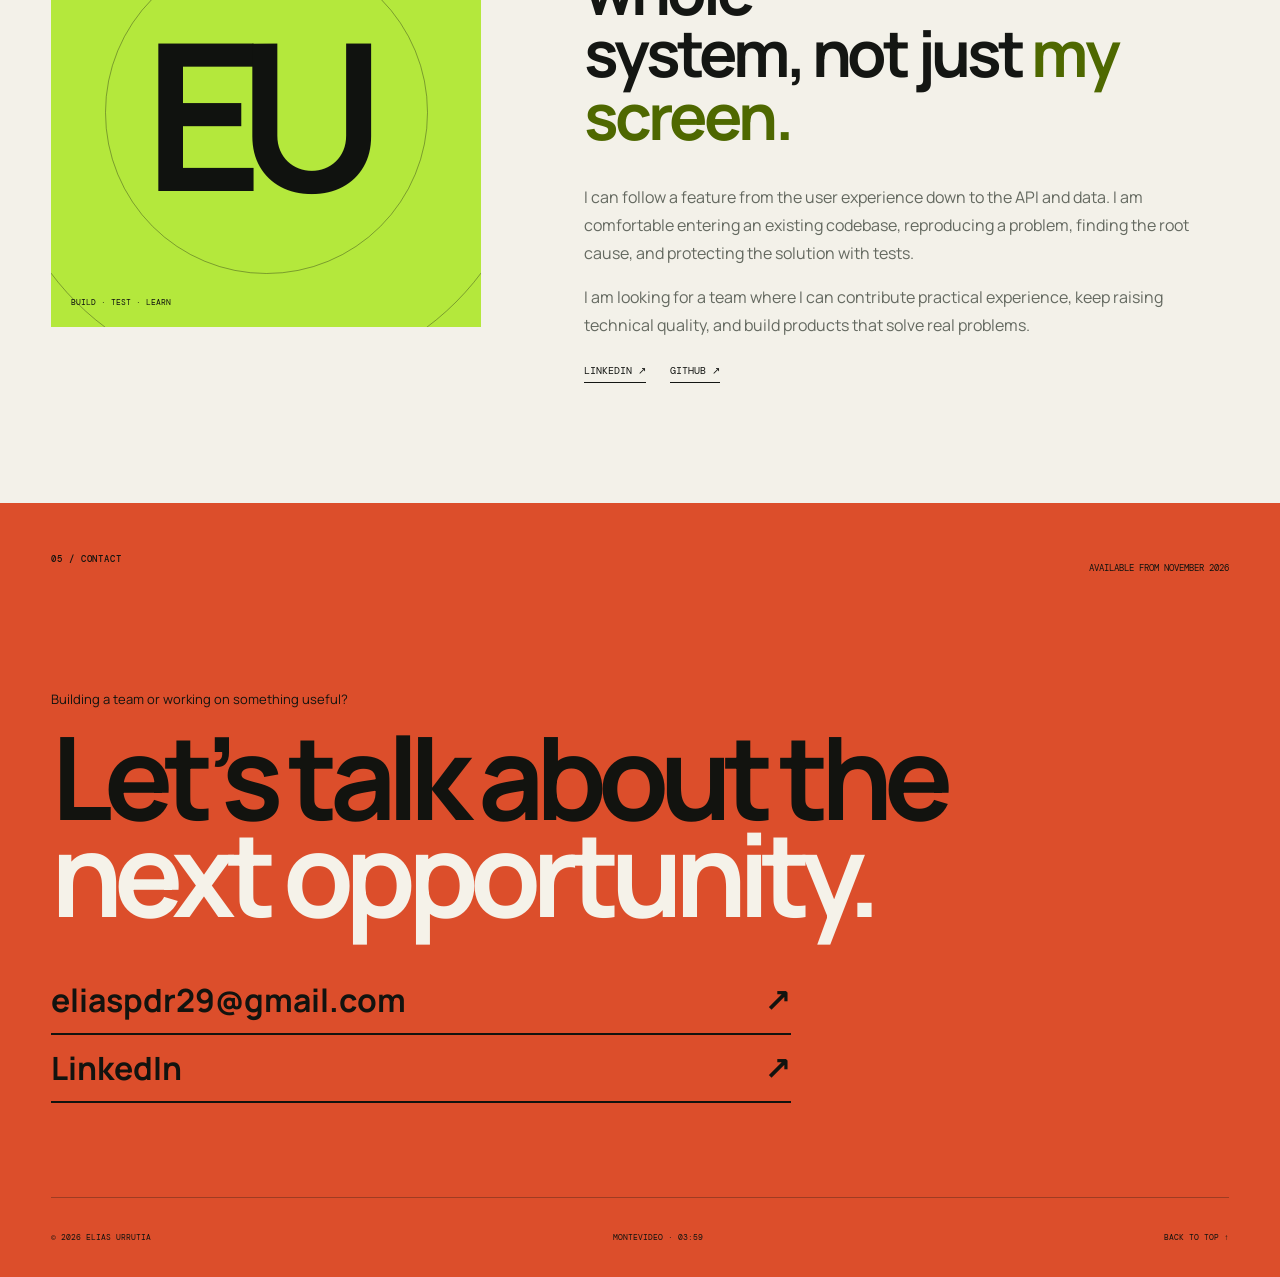
==== commit a2085db6: "Build bilingual professional portfolio" ====
--- a/index.html
+++ b/index.html
@@ -1,206 +1,75 @@
 <!doctype html>
-<html lang="es">
+<html lang="es" data-theme="dark">
   <head>
     <meta charset="UTF-8" />
     <meta name="viewport" content="width=device-width, initial-scale=1.0" />
-    <meta
-      name="description"
-      content="Portafolio de Alex Rivera, diseñador y desarrollador frontend enfocado en experiencias digitales claras, rápidas y memorables."
-    />
-    <meta name="theme-color" content="#f4f1e8" />
-    <title>Alex Rivera — Diseñador &amp; Frontend</title>
+    <meta name="theme-color" content="#0b0d0c" />
+    <meta name="description" content="Portafolio de Elias Urrutia, desarrollador full-stack especializado en Angular, TypeScript, Svelte y Node.js." />
+    <meta property="og:title" content="Elias Urrutia — Full-Stack Developer" />
+    <meta property="og:description" content="Software para operaciones complejas, construido de punta a punta." />
+    <meta property="og:type" content="website" />
+    <title>Elias Urrutia — Full-Stack Developer</title>
     <link rel="preconnect" href="https://fonts.googleapis.com" />
     <link rel="preconnect" href="https://fonts.gstatic.com" crossorigin />
-    <link
-      href="https://fonts.googleapis.com/css2?family=DM+Mono:wght@400;500&family=Manrope:wght@400;500;600;700&family=Playfair+Display:ital,wght@1,600&display=swap"
-      rel="stylesheet"
-    />
+    <link href="https://fonts.googleapis.com/css2?family=DM+Mono:wght@400;500&family=Manrope:wght@400;500;600;700;800&display=swap" rel="stylesheet" />
     <link rel="stylesheet" href="styles.css" />
     <script src="script.js" defer></script>
   </head>
   <body>
-    <a class="skip-link" href="#contenido">Saltar al contenido</a>
-
+    <a class="skip-link" href="#main" data-i18n="skip">Saltar al contenido</a>
+    <div class="noise" aria-hidden="true"></div>
     <header class="site-header">
-      <a class="brand" href="#inicio" aria-label="Ir al inicio">
-        <span class="brand-mark">AR</span>
-        <span>Alex Rivera</span>
-      </a>
-
-      <button class="menu-button" type="button" aria-expanded="false" aria-controls="site-nav">
-        <span></span><span></span>
-        <span class="sr-only">Abrir menú</span>
-      </button>
-
-      <nav id="site-nav" aria-label="Navegación principal">
-        <a href="#proyectos">Proyectos</a>
-        <a href="#experiencia">Experiencia</a>
-        <a href="#sobre-mi">Sobre mí</a>
-        <a class="nav-cta" href="#contacto">Hablemos <span>↗</span></a>
-      </nav>
+      <a class="brand" href="#home" aria-label="Elias Urrutia — inicio"><span class="brand-mark">EU</span><span class="brand-copy">Elias Urrutia<small>Full-stack developer</small></span></a>
+      <button class="menu-button" type="button" aria-expanded="false" aria-controls="site-nav"><span></span><span></span><span class="sr-only" data-i18n="menu">Abrir menú</span></button>
+      <nav id="site-nav" aria-label="Navegación principal"><a href="#work" data-i18n="navWork">Proyectos</a><a href="#experience" data-i18n="navExperience">Experiencia</a><a href="#about" data-i18n="navAbout">Perfil</a><a href="#contact" data-i18n="navContact">Contacto</a></nav>
+      <div class="header-tools"><div class="language-switch" role="group" aria-label="Idioma"><button type="button" data-lang="es" aria-pressed="true">ES</button><span>/</span><button type="button" data-lang="en" aria-pressed="false">EN</button></div><button class="theme-button" type="button" aria-label="Cambiar tema" data-theme-toggle><span class="sun">☼</span><span class="moon">◐</span></button></div>
     </header>
 
-    <main id="contenido">
-      <section class="hero" id="inicio" aria-labelledby="hero-title">
-        <div class="hero-top reveal">
-          <p class="eyebrow"><span class="status-dot"></span> Disponible para nuevos proyectos</p>
-          <p class="hero-index">PORTAFOLIO / 2026</p>
-        </div>
-
-        <h1 id="hero-title" class="reveal">
-          Diseño productos<br />
-          digitales que <em>conectan.</em>
-        </h1>
-
-        <div class="hero-bottom reveal">
-          <p>
-            Soy Alex, diseñador y desarrollador frontend. Convierto ideas complejas
-            en experiencias claras, rápidas y humanas.
-          </p>
-          <a class="circle-link" href="#proyectos" aria-label="Ver proyectos">
-            <span>Ver trabajo</span>
-            <strong>↓</strong>
-          </a>
-        </div>
-
-        <div class="marquee" aria-hidden="true">
-          <div>
-            <span>DISEÑO DE PRODUCTO</span><i>✦</i><span>DESARROLLO FRONTEND</span><i>✦</i>
-            <span>EXPERIENCIA DE USUARIO</span><i>✦</i><span>DISEÑO DE PRODUCTO</span><i>✦</i>
-            <span>DESARROLLO FRONTEND</span><i>✦</i><span>EXPERIENCIA DE USUARIO</span><i>✦</i>
-          </div>
-        </div>
+    <main id="main">
+      <section class="hero" id="home" aria-labelledby="hero-title">
+        <div class="hero-meta reveal"><p class="availability"><span></span><span data-i18n="availability">Disponible desde noviembre de 2026</span></p><p>MONTEVIDEO · UTC−3</p></div>
+        <div class="hero-copy reveal"><p class="kicker" data-i18n="heroKicker">Desarrollo productos digitales de punta a punta</p><h1 id="hero-title" data-i18n-html="heroTitle">Convierto operaciones<br />complejas en software<br /><em>simple de usar.</em></h1></div>
+        <div class="hero-footer reveal"><p data-i18n="heroBody">Desarrollador full-stack con más de cuatro años creando interfaces, APIs y flujos críticos para una plataforma SaaS hotelera.</p><div class="hero-actions"><a class="button button--solid" href="#work"><span data-i18n="viewWork">Ver proyectos</span><span aria-hidden="true">↘</span></a><a class="button button--ghost" href="mailto:eliaspdr29@gmail.com"><span data-i18n="emailMe">Escríbeme</span><span aria-hidden="true">↗</span></a></div></div>
+        <div class="hero-code" aria-hidden="true"><span>01</span><code>const impact = problem =&gt; understand(problem)<br />&nbsp;&nbsp;.then(build)<br />&nbsp;&nbsp;.then(test)<br />&nbsp;&nbsp;.then(improve);</code></div>
       </section>
 
-      <section class="projects section" id="proyectos" aria-labelledby="projects-title">
-        <div class="section-heading reveal">
-          <p class="section-number">01 / PROYECTOS</p>
-          <h2 id="projects-title">Trabajo seleccionado</h2>
-          <p>Una selección de proyectos donde estrategia, diseño y código trabajan juntos.</p>
-        </div>
+      <section class="proof" aria-label="Resumen profesional"><article><strong>4+</strong><span data-i18n="years">años construyendo SaaS</span></article><article><strong>20+</strong><span data-i18n="modules">módulos de negocio</span></article><article><strong>Full-stack</strong><span data-i18n="endToEnd">frontend, API, datos y pruebas</span></article><article><strong>ES / EN</strong><span data-i18n="localized">productos internacionalizados</span></article></section>
 
-        <div class="project-list">
-          <article class="project-card project-card--coral reveal">
-            <div class="project-copy">
-              <p class="project-number">01</p>
-              <div>
-                <div class="tags"><span>UX/UI</span><span>Frontend</span><span>2025</span></div>
-                <h3>Nexo<br />Finanzas</h3>
-                <p>Una plataforma financiera que transforma datos complejos en decisiones simples.</p>
-              </div>
-              <a href="#contacto" aria-label="Consultar sobre el proyecto Nexo Finanzas">Ver caso <span>↗</span></a>
-            </div>
-            <div class="project-visual finance-ui" aria-label="Vista previa de la aplicación Nexo Finanzas">
-              <div class="browser-bar"><i></i><i></i><i></i><span>nexo.finance/dashboard</span></div>
-              <div class="mock-dashboard">
-                <aside><b>N.</b><span>⌂</span><span>⌁</span><span>◫</span><span>⚙</span></aside>
-                <div class="dashboard-main">
-                  <div class="dash-top"><small>Buenos días, Alex</small><strong>Resumen financiero</strong></div>
-                  <div class="balance"><small>Balance total</small><b>$ 84.240</b><span>+12.8% este mes</span></div>
-                  <div class="chart"><i></i><i></i><i></i><i></i><i></i><i></i><i></i></div>
-                  <div class="mini-cards"><span></span><span></span><span></span></div>
-                </div>
-              </div>
-            </div>
+      <section class="work section" id="work" aria-labelledby="work-title">
+        <div class="section-head reveal"><p class="section-label">01 / <span data-i18n="selectedWork">Trabajo seleccionado</span></p><div><h2 id="work-title" data-i18n-html="workTitle">Demos que enseñan<br />cómo <em>pienso y construyo.</em></h2><p data-i18n="workIntro">Tres productos originales con datos sintéticos. Cada uno demuestra una parte distinta de mi experiencia sin exponer trabajo confidencial.</p></div></div>
+        <div class="project-grid">
+          <article class="project-card project-card--wide reveal">
+            <div class="project-info"><div class="project-top"><span>01</span><span class="status-chip" data-i18n="liveDemo">Demo interactiva</span></div><div><p class="project-type">TYPESCRIPT CONCEPT · ANALYTICS · CSV</p><h3>StayOps<br />Control Center</h3><p data-i18n="dashboardDescription">Panel operativo para priorizar solicitudes, explorar métricas y exportar información. Incluye filtros, búsqueda y estados reales de interfaz.</p><ul><li>Component architecture</li><li data-i18n="responsiveUi">Interfaz responsive y accesible</li><li data-i18n="exportCsv">Exportación CSV</li></ul></div><a class="project-link" href="dashboard.html"><span data-i18n="openDemo">Abrir demo</span><span>↗</span></a></div>
+            <div class="project-preview dashboard-preview" aria-hidden="true"><div class="preview-window"><div class="window-bar"><i></i><i></i><i></i><span>stayops / overview</span></div><div class="dash-shell"><aside><b>S</b><i></i><i></i><i></i><i></i></aside><div class="dash-content"><div class="dash-heading"><span>Operations overview</span><small>Today, 09:42</small></div><div class="metric-row"><span><small>Open</small><b>24</b></span><span><small>Urgent</small><b>06</b></span><span><small>SLA</small><b>92%</b></span></div><div class="dash-lower"><div class="bars"><i></i><i></i><i></i><i></i><i></i><i></i><i></i></div><div class="ticket-list"><span></span><span></span><span></span><span></span></div></div></div></div></div></div>
           </article>
-
-          <article class="project-card project-card--violet reveal">
-            <div class="project-copy">
-              <p class="project-number">02</p>
-              <div>
-                <div class="tags"><span>Producto</span><span>Web app</span><span>2024</span></div>
-                <h3>Alma<br />Studio</h3>
-                <p>Identidad y experiencia digital para un estudio creativo en pleno crecimiento.</p>
-              </div>
-              <a href="#contacto" aria-label="Consultar sobre el proyecto Alma Studio">Ver caso <span>↗</span></a>
-            </div>
-            <div class="project-visual studio-ui" aria-label="Vista previa del sitio Alma Studio">
-              <div class="poster poster-a"><small>ALMA®</small><b>Ideas que<br /><em>mueven</em><br />personas.</b><span>ESTUDIO CREATIVO<br />MONTEVIDEO — UY</span></div>
-              <div class="poster poster-b"><div></div><strong>A</strong><small>EXPERIMENT / 04</small></div>
-            </div>
+          <article class="project-card reveal">
+            <div class="project-info"><div class="project-top"><span>02</span><span class="status-chip" data-i18n="liveDemo">Demo interactiva</span></div><div><p class="project-type">SVELTE CONCEPT · MESSAGING · E2E</p><h3>Relay<br />Guest Inbox</h3><p data-i18n="chatDescription">Bandeja de mensajería con conversaciones, estados de entrega, conexión inestable, reintentos y comportamiento móvil.</p></div><a class="project-link" href="chat.html"><span data-i18n="openDemo">Abrir demo</span><span>↗</span></a></div>
+            <div class="project-preview chat-preview" aria-hidden="true"><div class="chat-phone"><div class="chat-phone-top"><i></i><span>Guest inbox</span><b>•••</b></div><div class="bubble bubble--them">Is the rooftop open tonight?</div><div class="bubble bubble--me">Yes! It is open until 11 PM.<small>Delivered ✓✓</small></div><div class="typing"><i></i><i></i><i></i></div><div class="composer">Write a message… <b>↑</b></div></div></div>
           </article>
-
-          <article class="project-card project-card--lime reveal">
-            <div class="project-copy">
-              <p class="project-number">03</p>
-              <div>
-                <div class="tags"><span>Research</span><span>Mobile</span><span>2024</span></div>
-                <h3>Raíz<br />Market</h3>
-                <p>Un marketplace local que acerca productores conscientes a su comunidad.</p>
-              </div>
-              <a href="#contacto" aria-label="Consultar sobre el proyecto Raíz Market">Ver caso <span>↗</span></a>
-            </div>
-            <div class="project-visual market-ui" aria-label="Vista previa de la aplicación Raíz Market">
-              <div class="phone phone-a">
-                <div class="notch"></div><small>RAÍZ</small><b>Fresco.<br />Local.<br /><em>Tu</em> elección.</b>
-                <div class="produce">🥬</div><button>Explorar productos →</button>
-              </div>
-              <div class="phone phone-b">
-                <div class="notch"></div><small>Buenos días, Alex</small><strong>Cerca de ti</strong>
-                <div class="search">⌕ Buscar productos</div><div class="food-card">🍅<span>Tomates orgánicos<br /><b>$180 / kg</b></span></div>
-                <div class="food-card">🥖<span>Pan de masa madre<br /><b>$240</b></span></div>
-              </div>
-            </div>
+          <article class="project-card project-card--dark reveal">
+            <div class="project-info"><div class="project-top"><span>03</span><span class="status-chip" data-i18n="liveDemo">Demo interactiva</span></div><div><p class="project-type">NODE.JS · REST · VALIDATION</p><h3>Checkflow<br />API Lab</h3><p data-i18n="apiDescription">Explorador de una API de check-in: contratos REST, validación, respuestas HTTP, autenticación simulada y casos de error.</p></div><a class="project-link" href="api.html"><span data-i18n="openDemo">Abrir demo</span><span>↗</span></a></div>
+            <div class="project-preview api-preview" aria-hidden="true"><div class="terminal"><div><span class="method">PATCH</span><code>/check-ins/CHK-1042</code></div><pre>{
+  "status": "ready",
+  "documentsVerified": true
+}</pre><p><i>200</i> OK <small>· 84 ms</small></p><pre>{
+  "id": "CHK-1042",
+  "guest": "Maya Chen",
+  "status": "ready"
+}</pre></div></div>
           </article>
         </div>
       </section>
 
-      <section class="experience section" id="experiencia" aria-labelledby="experience-title">
-        <div class="section-heading section-heading--light reveal">
-          <p class="section-number">02 / EXPERIENCIA</p>
-          <h2 id="experience-title">Lo que aporto<br />a cada equipo</h2>
-        </div>
-
-        <div class="experience-grid">
-          <div class="experience-intro reveal">
-            <p>Trabajo en la intersección entre el diseño y la tecnología, con foco en crear productos que funcionen tan bien como se ven.</p>
-            <button class="text-button print-button" type="button">Descargar CV <span>↓</span></button>
-          </div>
-          <div class="timeline">
-            <article class="timeline-item reveal">
-              <p>2023 — HOY</p><div><h3>Senior Product Designer</h3><span>Surco Digital · Montevideo</span></div><b>↗</b>
-            </article>
-            <article class="timeline-item reveal">
-              <p>2021 — 2023</p><div><h3>UX/UI Designer</h3><span>Norte Studio · Buenos Aires</span></div><b>↗</b>
-            </article>
-            <article class="timeline-item reveal">
-              <p>2019 — 2021</p><div><h3>Frontend Developer</h3><span>Independiente · Remoto</span></div><b>↗</b>
-            </article>
-          </div>
-        </div>
-
-        <div class="skills reveal" aria-label="Habilidades">
-          <span>Figma</span><span>React</span><span>TypeScript</span><span>Design Systems</span><span>Framer</span><span>Webflow</span><span>Research</span><span>Prototipado</span>
-        </div>
+      <section class="experience section" id="experience" aria-labelledby="experience-title">
+        <div class="section-head section-head--compact reveal"><p class="section-label">02 / <span data-i18n="experience">Experiencia</span></p><h2 id="experience-title" data-i18n-html="experienceTitle">Más de cuatro años<br />entregando <em>producto real.</em></h2></div>
+        <div class="experience-layout"><aside class="experience-summary reveal"><p data-i18n="experienceSummary">Toda mi experiencia profesional corresponde a Norelian, donde trabajé de punta a punta en una plataforma multi-tenant para operaciones hoteleras.</p><div class="cv-actions"><a href="CV_ELIAS_URRUTIA_ES.md" download>CV / ES ↓</a><a href="CV_ELIAS_URRUTIA_EN.md" download>CV / EN ↓</a></div></aside><article class="role reveal"><div class="role-meta"><span>2021 — 2026</span><span>NORELIAN LLC</span></div><h3 data-i18n="roleTitle">Frontend Developer</h3><p data-i18n="roleBody">Desarrollo y mantenimiento de GuestHub, una plataforma SaaS para reservaciones, solicitudes, tareas, check-in, comunicaciones, reseñas, restaurantes, reportes y administración de propiedades.</p><div class="role-columns"><div><h4 data-i18n="product">Producto</h4><p data-i18n="productBody">Interfaces complejas, formularios, buscadores, dashboards, chat, reportes y flujos para huéspedes.</p></div><div><h4 data-i18n="engineering">Ingeniería</h4><p data-i18n="engineeringBody">APIs REST, MongoDB, validación, autenticación, migraciones, pruebas y soporte de producción.</p></div><div><h4 data-i18n="collaboration">Colaboración</h4><p data-i18n="collaborationBody">Git, Azure DevOps, pull requests, resolución de conflictos y entregas frecuentes.</p></div></div></article></div>
       </section>
 
-      <section class="about section" id="sobre-mi" aria-labelledby="about-title">
-        <div class="about-number reveal">03 / SOBRE MÍ</div>
-        <div class="portrait reveal" aria-label="Retrato ilustrado de Alex Rivera">
-          <span class="portrait-initials">AR</span>
-          <span class="portrait-label">MONTEVIDEO<br />34.9011° S</span>
-        </div>
-        <div class="about-copy reveal">
-          <h2 id="about-title">Curioso por naturaleza.<br /><em>Obsesivo</em> con los detalles.</h2>
-          <p>Diseño para que las personas entiendan, disfruten y recuerden. Me entusiasman los desafíos complejos, los equipos generosos y las ideas que todavía no tienen forma.</p>
-          <p>Cuando no estoy frente a una pantalla, probablemente esté sacando fotos, buscando buen café o pedaleando por la rambla.</p>
-          <div class="socials"><a href="https://www.linkedin.com" target="_blank" rel="noreferrer">LinkedIn ↗</a><a href="https://github.com/Akkuumaaa" target="_blank" rel="noreferrer">GitHub ↗</a><a href="https://www.behance.net" target="_blank" rel="noreferrer">Behance ↗</a></div>
-        </div>
-      </section>
+      <section class="stack section" aria-labelledby="stack-title"><div class="section-head section-head--compact reveal"><p class="section-label">03 / STACK</p><h2 id="stack-title" data-i18n-html="stackTitle">Herramientas que uso para<br /><em>llevar ideas a producción.</em></h2></div><div class="stack-grid reveal"><article><span>01</span><h3>Frontend</h3><p>Angular 21 · TypeScript · Signals · Zoneless · RxJS · Svelte · HTML · SCSS</p></article><article><span>02</span><h3>Backend</h3><p>Node.js · Hapi · REST APIs · Joi · scheduled jobs · service integrations</p></article><article><span>03</span><h3>Data</h3><p>MongoDB · aggregations · query optimization · Sequelize · CSV / Excel</p></article><article><span>04</span><h3>Quality &amp; delivery</h3><p>Playwright · Vitest · Git · Azure DevOps · Docker · Docker Compose</p></article></div></section>
 
-      <section class="contact" id="contacto" aria-labelledby="contact-title">
-        <p class="section-number reveal">04 / CONTACTO</p>
-        <div class="contact-main reveal">
-          <p>¿Tienes un proyecto o una oportunidad?</p>
-          <h2 id="contact-title">Hagamos algo<br /><em>increíble</em> juntos.</h2>
-          <a class="email-link" href="mailto:hola@alexrivera.dev">hola@alexrivera.dev <span>↗</span></a>
-        </div>
-        <footer>
-          <p>© <span id="year">2026</span> Alex Rivera</p>
-          <p>Montevideo, UY · <span id="local-time">00:00</span></p>
-          <a href="#inicio">Volver arriba ↑</a>
-        </footer>
-      </section>
+      <section class="about section" id="about" aria-labelledby="about-title"><div class="about-visual reveal" aria-hidden="true"><span class="orbit orbit--one"></span><span class="orbit orbit--two"></span><strong>EU</strong><small>BUILD · TEST · LEARN</small></div><div class="about-copy reveal"><p class="section-label">04 / <span data-i18n="profile">Perfil</span></p><h2 id="about-title" data-i18n-html="aboutTitle">Me gusta entender el sistema<br />completo, no sólo <em>mi pantalla.</em></h2><p data-i18n="aboutBody">Puedo seguir una funcionalidad desde la experiencia del usuario hasta la API y los datos. Me siento cómodo entrando en código existente, reproduciendo un problema, encontrando la causa raíz y protegiendo la solución con pruebas.</p><p data-i18n="aboutGoal">Busco un equipo donde pueda aportar experiencia práctica, seguir elevando la calidad técnica y construir productos que resuelvan problemas reales.</p><div class="profile-links"><a href="https://www.linkedin.com/in/elias-urrutia-066410167/" target="_blank" rel="noreferrer">LinkedIn ↗</a><a href="https://github.com/eliasurrutia" target="_blank" rel="noreferrer">GitHub ↗</a></div></div></section>
+
+      <section class="contact" id="contact" aria-labelledby="contact-title"><div class="contact-meta"><p class="section-label">05 / <span data-i18n="contact">Contacto</span></p><p data-i18n="availabilityShort">Disponible desde noviembre de 2026</p></div><div class="contact-main reveal"><p data-i18n="contactKicker">¿Estás formando un equipo o construyendo algo útil?</p><h2 id="contact-title" data-i18n-html="contactTitle">Hablemos de la<br /><em>próxima oportunidad.</em></h2><div class="contact-links"><a href="mailto:eliaspdr29@gmail.com">eliaspdr29@gmail.com <span>↗</span></a><a href="https://www.linkedin.com/in/elias-urrutia-066410167/" target="_blank" rel="noreferrer">LinkedIn <span>↗</span></a></div></div><footer><p>© <span id="year">2026</span> ELIAS URRUTIA</p><p>MONTEVIDEO · <span id="local-time">00:00</span></p><a href="#home"><span data-i18n="backTop">Volver arriba</span> ↑</a></footer></section>
     </main>
   </body>
 </html>
--- a/styles.css
+++ b/styles.css
@@ -1,178 +1,175 @@
 :root {
-  --paper: #f2efe5;
-  --ink: #171714;
-  --muted: #6e6c64;
-  --coral: #ff765d;
-  --violet: #a995ff;
-  --lime: #c9ef62;
-  --line: rgba(23, 23, 20, 0.2);
-  --sans: "Manrope", sans-serif;
-  --serif: "Playfair Display", serif;
+  color-scheme: dark;
+  --bg: #0b0d0c;
+  --surface: #121513;
+  --surface-2: #191d1a;
+  --text: #f3f3eb;
+  --muted: #9ba098;
+  --line: #30352f;
+  --accent: #c9ff4a;
+  --accent-text: #c9ff4a;
+  --accent-2: #ff6b45;
+  --card-text: #10120f;
+  --shadow: rgba(0, 0, 0, .35);
+  --sans: "Manrope", system-ui, sans-serif;
   --mono: "DM Mono", monospace;
+}
+
+:root[data-theme="light"] {
+  color-scheme: light;
+  --bg: #f3f1e9;
+  --surface: #e9e6dd;
+  --surface-2: #ddd9cd;
+  --text: #141613;
+  --muted: #646960;
+  --line: #c8c6bc;
+  --accent: #b4e83c;
+  --accent-text: #4e6800;
+  --accent-2: #dc4e2b;
+  --card-text: #10120f;
+  --shadow: rgba(48, 44, 32, .16);
 }
 
 * { box-sizing: border-box; }
 html { scroll-behavior: smooth; }
-body { margin: 0; background: var(--paper); color: var(--ink); font-family: var(--sans); }
+body { margin: 0; overflow-x: hidden; background: var(--bg); color: var(--text); font-family: var(--sans); transition: background .25s, color .25s; }
 a { color: inherit; text-decoration: none; }
 button { color: inherit; font: inherit; }
+em { color: var(--accent-text); font-style: normal; }
 .sr-only { position: absolute; width: 1px; height: 1px; padding: 0; margin: -1px; overflow: hidden; clip: rect(0, 0, 0, 0); white-space: nowrap; border: 0; }
-.skip-link { position: fixed; top: -100px; left: 16px; z-index: 100; padding: 12px 18px; background: var(--ink); color: white; }
-.skip-link:focus { top: 16px; }
+.skip-link { position: fixed; top: -80px; left: 20px; z-index: 1000; padding: 12px 16px; background: var(--accent); color: #0b0d0c; }
+.skip-link:focus { top: 20px; }
+.noise { position: fixed; inset: 0; z-index: 100; pointer-events: none; opacity: .025; background-image: url("data:image/svg+xml,%3Csvg viewBox='0 0 180 180' xmlns='http://www.w3.org/2000/svg'%3E%3Cfilter id='n'%3E%3CfeTurbulence type='fractalNoise' baseFrequency='.9' numOctaves='3' stitchTiles='stitch'/%3E%3C/filter%3E%3Crect width='100%25' height='100%25' filter='url(%23n)' opacity='.8'/%3E%3C/svg%3E"); }
 
-.site-header { height: 86px; padding: 0 clamp(20px, 4vw, 64px); display: flex; align-items: center; justify-content: space-between; border-bottom: 1px solid var(--line); position: relative; z-index: 20; }
-.brand { display: flex; gap: 12px; align-items: center; font-weight: 700; letter-spacing: -0.03em; }
-.brand-mark { display: grid; place-items: center; width: 34px; height: 34px; border-radius: 50%; background: var(--ink); color: var(--paper); font: 500 11px var(--mono); }
-.site-header nav { display: flex; align-items: center; gap: clamp(20px, 3vw, 48px); font-size: 13px; font-weight: 600; }
-.site-header nav a:not(.nav-cta) { position: relative; }
-.site-header nav a:not(.nav-cta)::after { content: ""; position: absolute; height: 1px; left: 0; right: 100%; bottom: -4px; background: currentColor; transition: right .25s; }
+.site-header { position: sticky; top: 0; z-index: 50; height: 78px; display: grid; grid-template-columns: 1fr auto 1fr; align-items: center; gap: 28px; padding: 0 clamp(20px, 4vw, 64px); border-bottom: 1px solid var(--line); background: color-mix(in srgb, var(--bg) 88%, transparent); backdrop-filter: blur(18px); }
+.brand { display: flex; align-items: center; gap: 11px; width: max-content; }
+.brand-mark { display: grid; place-items: center; width: 36px; height: 36px; background: var(--accent); color: #10120f; font: 500 11px var(--mono); }
+.brand-copy { display: grid; font-size: 13px; font-weight: 700; line-height: 1.15; }
+.brand-copy small { color: var(--muted); font: 8px/1.5 var(--mono); text-transform: uppercase; letter-spacing: .08em; }
+.site-header nav { display: flex; align-items: center; gap: clamp(18px, 3vw, 46px); font: 500 10px var(--mono); text-transform: uppercase; }
+.site-header nav a { position: relative; padding: 8px 0; }
+.site-header nav a::after { content: ""; position: absolute; left: 0; right: 100%; bottom: 3px; height: 1px; background: var(--accent); transition: right .2s; }
 .site-header nav a:hover::after { right: 0; }
-.nav-cta { border: 1px solid var(--ink); border-radius: 100px; padding: 11px 17px; transition: .25s; }
-.nav-cta:hover { background: var(--ink); color: var(--paper); }
-.nav-cta span { margin-left: 12px; }
-.menu-button { display: none; background: none; border: 0; padding: 10px; }
+.header-tools { justify-self: end; display: flex; align-items: center; gap: 16px; }
+.language-switch { display: flex; gap: 5px; color: var(--muted); font: 500 9px var(--mono); }
+.language-switch button { border: 0; padding: 4px; background: none; cursor: pointer; opacity: .55; }
+.language-switch button[aria-pressed="true"] { color: var(--text); opacity: 1; }
+.theme-button { display: grid; grid-template-columns: 1fr 1fr; width: 54px; height: 28px; padding: 3px; border: 1px solid var(--line); border-radius: 30px; background: var(--surface); cursor: pointer; }
+.theme-button span { display: grid; place-items: center; border-radius: 50%; font-size: 13px; }
+:root[data-theme="dark"] .theme-button .moon, :root[data-theme="light"] .theme-button .sun { background: var(--accent); color: #10120f; }
+.menu-button { display: none; border: 0; background: none; }
 
-.hero { min-height: calc(100vh - 86px); display: flex; flex-direction: column; overflow: hidden; }
-.hero-top, .hero-bottom { display: flex; justify-content: space-between; align-items: flex-start; padding-left: clamp(20px, 4vw, 64px); padding-right: clamp(20px, 4vw, 64px); }
-.hero-top { padding-top: 38px; }
-.eyebrow, .hero-index, .section-number { font: 500 10px var(--mono); letter-spacing: .1em; text-transform: uppercase; }
-.eyebrow { display: flex; align-items: center; gap: 8px; }
-.status-dot { width: 8px; height: 8px; background: #77bc51; border-radius: 50%; box-shadow: 0 0 0 4px rgba(119,188,81,.17); }
-.hero-index { color: var(--muted); }
-.hero h1 { margin: auto clamp(20px, 4vw, 64px); font-size: clamp(53px, 8.7vw, 144px); line-height: .84; letter-spacing: -.075em; font-weight: 600; }
-.hero h1 em { font-family: var(--serif); font-weight: 600; color: var(--coral); }
-.hero-bottom { align-items: center; margin-bottom: 36px; }
-.hero-bottom > p { max-width: 430px; margin: 0; color: var(--muted); font-size: clamp(14px, 1.4vw, 18px); line-height: 1.55; }
-.circle-link { width: 118px; height: 118px; border-radius: 50%; background: var(--ink); color: var(--paper); display: flex; flex-direction: column; align-items: center; justify-content: center; gap: 9px; font-size: 12px; transition: transform .3s, background .3s; }
-.circle-link:hover { transform: rotate(-8deg); background: var(--coral); }
-.circle-link strong { font-size: 20px; }
-.marquee { border-top: 1px solid var(--line); border-bottom: 1px solid var(--line); padding: 13px 0; white-space: nowrap; overflow: hidden; font: 500 10px var(--mono); letter-spacing: .12em; }
-.marquee div { width: max-content; animation: marquee 24s linear infinite; }
-.marquee span { margin: 0 25px; }
-.marquee i { color: var(--coral); font-style: normal; }
-@keyframes marquee { to { transform: translateX(-50%); } }
+.hero { position: relative; min-height: calc(100svh - 78px); display: flex; flex-direction: column; padding: 32px clamp(20px, 4vw, 64px) 0; overflow: hidden; }
+.hero::before { content: ""; position: absolute; width: min(52vw, 760px); aspect-ratio: 1; right: -15%; top: 4%; border: 1px solid var(--line); border-radius: 50%; box-shadow: 0 0 0 7vw color-mix(in srgb, var(--line) 22%, transparent), 0 0 0 14vw color-mix(in srgb, var(--line) 12%, transparent); pointer-events: none; }
+.hero-meta { display: flex; justify-content: space-between; color: var(--muted); font: 9px var(--mono); text-transform: uppercase; letter-spacing: .08em; }
+.hero-meta p { margin: 0; }
+.availability { display: flex; align-items: center; gap: 9px; }
+.availability > span:first-child { width: 7px; height: 7px; border-radius: 50%; background: var(--accent); box-shadow: 0 0 0 4px color-mix(in srgb, var(--accent) 18%, transparent); }
+.hero-copy { position: relative; z-index: 1; margin: auto 0 8vh; }
+.kicker, .section-label, .project-type { font: 500 9px var(--mono); text-transform: uppercase; letter-spacing: .1em; }
+.kicker { margin-bottom: 28px; color: var(--muted); }
+.hero h1 { margin: 0; max-width: 1250px; font-size: clamp(54px, 8.5vw, 136px); line-height: .86; letter-spacing: -.075em; font-weight: 600; }
+.hero h1 em { color: var(--accent-text); }
+.hero-footer { position: relative; z-index: 1; display: flex; align-items: end; justify-content: space-between; gap: 30px; padding-bottom: 36px; }
+.hero-footer > p { max-width: 510px; margin: 0; color: var(--muted); font-size: clamp(14px, 1.5vw, 19px); line-height: 1.55; }
+.hero-actions { display: flex; gap: 10px; }
+.button { min-width: 150px; display: flex; align-items: center; justify-content: space-between; gap: 20px; padding: 14px 17px; border: 1px solid var(--line); font: 500 10px var(--mono); text-transform: uppercase; transition: transform .2s, background .2s; }
+.button:hover { transform: translateY(-3px); }
+.button--solid { border-color: var(--accent); background: var(--accent); color: #10120f; }
+.button--ghost:hover { background: var(--surface); }
+.hero-code { display: grid; grid-template-columns: 60px 1fr; gap: 20px; padding: 18px 0; border-top: 1px solid var(--line); color: var(--muted); font: 9px/1.75 var(--mono); }
 
-.section { padding: 110px clamp(20px, 4vw, 64px); }
-.section-heading { display: grid; grid-template-columns: 1fr 2fr 1fr; gap: 30px; align-items: end; margin-bottom: 64px; }
-.section-heading > * { margin: 0; }
-.section-heading h2 { font-size: clamp(40px, 5.3vw, 78px); letter-spacing: -.06em; line-height: .95; font-weight: 600; }
-.section-heading > p:last-child { max-width: 310px; color: var(--muted); line-height: 1.6; font-size: 14px; }
+.proof { display: grid; grid-template-columns: repeat(4, 1fr); border-top: 1px solid var(--line); border-bottom: 1px solid var(--line); }
+.proof article { min-height: 150px; display: flex; flex-direction: column; justify-content: space-between; padding: 25px clamp(20px, 3vw, 46px); border-right: 1px solid var(--line); }
+.proof article:last-child { border: 0; }
+.proof strong { font-size: clamp(25px, 3vw, 46px); letter-spacing: -.05em; }
+.proof span { color: var(--muted); font: 9px var(--mono); text-transform: uppercase; }
 
-.project-list { display: grid; gap: 26px; }
-.project-card { min-height: 640px; display: grid; grid-template-columns: minmax(290px, .82fr) 1.7fr; overflow: hidden; }
-.project-card--coral { background: var(--coral); }
-.project-card--violet { background: var(--violet); }
-.project-card--lime { background: var(--lime); }
-.project-copy { padding: 36px; display: flex; flex-direction: column; justify-content: space-between; }
-.project-number { margin: 0; font: 500 11px var(--mono); }
-.tags { display: flex; gap: 7px; flex-wrap: wrap; }
-.tags span { border: 1px solid rgba(23,23,20,.55); border-radius: 100px; padding: 6px 9px; font: 500 9px var(--mono); text-transform: uppercase; }
-.project-copy h3 { margin: 28px 0 18px; font-size: clamp(47px, 5vw, 76px); line-height: .87; letter-spacing: -.065em; font-weight: 600; }
-.project-copy > div > p { max-width: 340px; font-size: 13px; line-height: 1.6; }
-.project-copy > a { display: flex; justify-content: space-between; width: 100%; border-top: 1px solid rgba(23,23,20,.35); padding-top: 17px; font-size: 12px; font-weight: 700; text-transform: uppercase; }
-.project-copy > a span { font-size: 18px; transition: transform .2s; }
-.project-copy > a:hover span { transform: translate(4px,-4px); }
-.project-visual { margin: 34px 34px 34px 0; position: relative; min-height: 500px; overflow: hidden; background: rgba(255,255,255,.14); }
+.section { padding: 120px clamp(20px, 4vw, 64px); }
+.section-head { display: grid; grid-template-columns: minmax(150px, .7fr) 2fr; gap: 50px; margin-bottom: 65px; }
+.section-head h2 { margin: 0; font-size: clamp(44px, 6vw, 90px); line-height: .94; letter-spacing: -.065em; font-weight: 600; }
+.section-head > div > p { max-width: 620px; margin: 28px 0 0; color: var(--muted); line-height: 1.7; }
+.section-label { margin: 8px 0 0; color: var(--muted); }
+.section-head--compact { grid-template-columns: minmax(150px, .7fr) 2fr; }
 
-.finance-ui { background: #e7e1d8; display: flex; flex-direction: column; padding: 45px 0 0 45px; box-shadow: 0 18px 50px rgba(65,22,14,.15); }
-.browser-bar { background: #242421; color: white; height: 40px; border-radius: 7px 0 0 0; display: flex; align-items: center; gap: 6px; padding: 0 13px; font: 8px var(--mono); }
-.browser-bar i { width: 6px; height: 6px; background: #65655f; border-radius: 50%; }
-.browser-bar span { margin-left: 35px; opacity: .5; }
-.mock-dashboard { background: #faf9f4; flex: 1; display: flex; color: #222; }
-.mock-dashboard aside { width: 58px; background: #242421; color: white; display: flex; align-items: center; flex-direction: column; gap: 28px; padding: 17px 0; }
-.mock-dashboard aside b { font-size: 18px; color: var(--coral); margin-bottom: 25px; }
-.mock-dashboard aside span { font-size: 11px; opacity: .5; }
-.dashboard-main { flex: 1; padding: 27px; }
-.dash-top { display: flex; flex-direction: column; gap: 7px; }
-.dash-top small { color: #888; font-size: 9px; }.dash-top strong { font-size: 18px; }
-.balance { margin: 28px 0 15px; background: #242421; color: white; padding: 20px; width: 65%; display: grid; gap: 8px; }
-.balance small { opacity: .5; font-size: 8px; }.balance b { font-size: 30px; }.balance span { font-size: 8px; color: #9ddd79; }
-.chart { height: 130px; display: flex; align-items: end; gap: 7px; border-bottom: 1px solid #ddd; }
-.chart i { flex: 1; height: 45%; background: var(--coral); opacity: .5; }.chart i:nth-child(2) { height: 68%; }.chart i:nth-child(3) { height: 51%; }.chart i:nth-child(4) { height: 79%; }.chart i:nth-child(5) { height: 65%; }.chart i:nth-child(6) { height: 87%; opacity: 1; }.chart i:nth-child(7) { height: 76%; }
-.mini-cards { display: flex; gap: 10px; padding-top: 15px; }.mini-cards span { height: 55px; flex: 1; background: #eceae4; }
+.project-grid { display: grid; grid-template-columns: 1fr 1fr; gap: 18px; }
+.project-card { min-height: 650px; display: grid; grid-template-rows: 1fr 1.05fr; overflow: hidden; background: #ff714f; color: var(--card-text); }
+.project-card--wide { grid-column: 1 / -1; min-height: 620px; grid-template-columns: .75fr 1.45fr; grid-template-rows: none; background: #c9ff4a; }
+.project-card--dark { background: #a99cff; }
+.project-info { display: flex; flex-direction: column; justify-content: space-between; padding: 30px; }
+.project-top { display: flex; align-items: center; justify-content: space-between; font: 10px var(--mono); }
+.status-chip { padding: 7px 10px; border: 1px solid currentColor; border-radius: 50px; text-transform: uppercase; font-size: 8px; }
+.project-type { margin: 35px 0 18px; opacity: .65; }
+.project-info h3 { margin: 0 0 18px; font-size: clamp(42px, 5vw, 74px); line-height: .86; letter-spacing: -.07em; }
+.project-info p:not(.project-type) { max-width: 520px; font-size: 13px; line-height: 1.65; }
+.project-info ul { display: flex; flex-wrap: wrap; gap: 7px; padding: 0; list-style: none; }
+.project-info li { padding: 6px 9px; border: 1px solid color-mix(in srgb, currentColor 35%, transparent); border-radius: 50px; font: 8px var(--mono); text-transform: uppercase; }
+.project-link { display: flex; justify-content: space-between; padding-top: 16px; border-top: 1px solid color-mix(in srgb, currentColor 35%, transparent); font: 600 10px var(--mono); text-transform: uppercase; }
+.project-link span:last-child { transition: transform .2s; }
+.project-link:hover span:last-child { transform: translate(4px, -4px); }
+.project-preview { position: relative; min-height: 320px; padding: 38px; overflow: hidden; background: color-mix(in srgb, #fff 15%, transparent); }
+.dashboard-preview { display: flex; align-items: center; background: #161a17; }
+.preview-window { width: 100%; height: 88%; overflow: hidden; border-radius: 8px; background: #f7f5ed; box-shadow: 0 30px 70px rgba(0, 0, 0, .35); transform: perspective(1000px) rotateY(-4deg); }
+.window-bar { height: 34px; display: flex; align-items: center; gap: 6px; padding: 0 12px; background: #2a2e2b; color: #9da29c; font: 7px var(--mono); }
+.window-bar i { width: 6px; height: 6px; border-radius: 50%; background: #5e645e; }
+.window-bar span { margin-left: 20px; }
+.dash-shell { height: calc(100% - 34px); display: flex; color: #1b1d1a; }
+.dash-shell aside { width: 54px; display: flex; flex-direction: column; align-items: center; gap: 22px; padding: 17px 0; background: #202420; }
+.dash-shell aside b { color: #c9ff4a; }.dash-shell aside i { width: 14px; height: 14px; border: 1px solid #5e645e; border-radius: 4px; }
+.dash-content { flex: 1; padding: 26px; }
+.dash-heading { display: flex; justify-content: space-between; font-size: 13px; font-weight: 700; }.dash-heading small { color: #858a83; font: 7px var(--mono); }
+.metric-row { display: grid; grid-template-columns: repeat(3, 1fr); gap: 10px; margin: 24px 0; }.metric-row > span { display: grid; gap: 9px; padding: 14px; background: #e9e8e1; }.metric-row small { color: #7b807a; font: 7px var(--mono); }.metric-row b { font-size: 23px; }
+.dash-lower { display: grid; grid-template-columns: 1.3fr 1fr; gap: 16px; }.bars { min-height: 150px; display: flex; align-items: end; gap: 7px; padding: 20px; background: #eeece5; }.bars i { flex: 1; height: 35%; background: #b9e843; }.bars i:nth-child(2) { height: 67%; }.bars i:nth-child(3) { height: 48%; }.bars i:nth-child(4) { height: 80%; }.bars i:nth-child(5) { height: 56%; }.bars i:nth-child(6) { height: 90%; }.bars i:nth-child(7) { height: 71%; }.ticket-list { display: grid; gap: 8px; }.ticket-list span { display: block; background: #e6e4dc; border-left: 3px solid #ff714f; }
+.chat-preview { display: grid; place-items: center; background: #212522; }
+.chat-phone { width: min(330px, 88%); height: 105%; padding: 22px 16px; background: #f4f2ea; color: #171916; border-radius: 28px 28px 0 0; box-shadow: 0 20px 50px rgba(0, 0, 0, .32); transform: rotate(2deg); }
+.chat-phone-top { display: flex; justify-content: space-between; align-items: center; padding-bottom: 22px; font-size: 10px; font-weight: 700; }.chat-phone-top i { width: 28px; height: 28px; border-radius: 50%; background: #ff714f; }
+.bubble { max-width: 78%; margin: 13px 0; padding: 11px 13px; border-radius: 14px; font-size: 10px; line-height: 1.45; }.bubble--them { background: #deddd7; }.bubble--me { margin-left: auto; background: #c9ff4a; }.bubble small { display: block; margin-top: 5px; text-align: right; font-size: 6px; color: #68705f; }
+.typing { display: flex; gap: 3px; width: max-content; padding: 10px 13px; background: #deddd7; border-radius: 14px; }.typing i { width: 4px; height: 4px; border-radius: 50%; background: #777; }
+.composer { display: flex; justify-content: space-between; margin-top: 20px; padding: 10px 10px 10px 13px; border: 1px solid #cccac2; border-radius: 30px; color: #8b8e87; font-size: 8px; }.composer b { display: grid; place-items: center; width: 20px; height: 20px; border-radius: 50%; background: #181b18; color: white; }
+.api-preview { display: grid; place-items: center; background: #151619; }
+.terminal { width: 100%; padding: 22px; background: #090b0a; color: #d5dbd4; border: 1px solid #373c37; border-radius: 8px; box-shadow: 0 22px 60px rgba(0, 0, 0, .4); font: 8px/1.7 var(--mono); }.terminal > div { display: flex; gap: 9px; }.terminal .method { color: #c9ff4a; }.terminal pre { color: #9ea69e; white-space: pre-wrap; }.terminal p { padding-top: 11px; border-top: 1px solid #282c28; }.terminal p i { color: #c9ff4a; font-style: normal; }.terminal small { color: #707770; }
 
-.studio-ui { background: #22201e; display: flex; align-items: center; justify-content: center; gap: 25px; perspective: 900px; }
-.poster { width: 37%; aspect-ratio: .68; padding: 22px; box-shadow: 0 25px 50px rgba(0,0,0,.3); display: flex; flex-direction: column; }
-.poster-a { background: #f0eee5; transform: rotate(-5deg); }
-.poster-a small { font: 10px var(--mono); }.poster-a b { font-size: clamp(22px, 3vw, 43px); line-height: .9; margin: auto 0; letter-spacing: -.06em; }.poster-a em { font-family: var(--serif); color: #755ee7; }.poster-a span { font: 7px/1.6 var(--mono); }
-.poster-b { background: #e6563e; transform: translateY(20px) rotate(4deg); position: relative; overflow: hidden; }
-.poster-b div { position: absolute; width: 160px; height: 160px; border: 30px solid #9f8cff; border-radius: 50%; top: 23%; left: -35px; }.poster-b strong { color: #f2efe5; font: 600 clamp(90px, 12vw, 180px)/.8 var(--sans); margin: auto; position: relative; }.poster-b small { font: 8px var(--mono); }
+.experience { background: var(--surface); }
+.experience-layout { display: grid; grid-template-columns: minmax(230px, .7fr) 2fr; gap: 50px; }
+.experience-summary { display: flex; flex-direction: column; justify-content: space-between; color: var(--muted); line-height: 1.7; }
+.cv-actions { display: flex; flex-wrap: wrap; gap: 12px; }.cv-actions a { padding: 11px 14px; border: 1px solid var(--line); color: var(--text); font: 9px var(--mono); }.cv-actions a:hover { border-color: var(--accent); }
+.role { padding-top: 22px; border-top: 1px solid var(--line); }
+.role-meta { display: flex; justify-content: space-between; color: var(--muted); font: 9px var(--mono); }.role h3 { margin: 38px 0 20px; font-size: clamp(30px, 4vw, 58px); letter-spacing: -.055em; }.role > p { max-width: 780px; color: var(--muted); line-height: 1.75; }
+.role-columns { display: grid; grid-template-columns: repeat(3, 1fr); gap: 25px; margin-top: 50px; }.role-columns > div { padding-top: 16px; border-top: 1px solid var(--line); }.role-columns h4 { margin: 0 0 12px; font: 500 9px var(--mono); text-transform: uppercase; }.role-columns p { color: var(--muted); font-size: 12px; line-height: 1.65; }
 
-.market-ui { background: #1f291d; display: flex; align-items: flex-end; justify-content: center; gap: 25px; padding-top: 50px; }
-.phone { background: #f8f5e9; border: 7px solid #161a15; border-bottom: 0; border-radius: 32px 32px 0 0; width: 36%; height: 88%; padding: 35px 18px 18px; position: relative; overflow: hidden; display: flex; flex-direction: column; }
-.phone-a { transform: translateY(38px) rotate(-3deg); background: #d9f28b; }.phone-b { transform: rotate(3deg); }
-.notch { position: absolute; width: 38%; height: 17px; border-radius: 0 0 12px 12px; background: #161a15; top: 0; left: 31%; }
-.phone small { font: 8px var(--mono); }.phone > b { font-size: clamp(24px, 3vw, 46px); line-height: .85; letter-spacing: -.07em; margin-top: 30px; }.phone > b em { font-family: var(--serif); color: #df624c; }
-.produce { font-size: clamp(70px, 10vw, 150px); transform: rotate(-20deg); margin: auto -30px 0 auto; filter: saturate(.8); }.phone button { border: 0; background: #20261d; color: white; border-radius: 30px; padding: 13px; font-size: 8px; }
-.phone-b > strong { font-size: 22px; margin: 8px 0 20px; }.search { background: #e6e4dd; border-radius: 5px; padding: 11px; font-size: 8px; color: #777; margin-bottom: 13px; }.food-card { display: flex; align-items: center; gap: 10px; margin-bottom: 10px; background: #eeece6; border-radius: 7px; padding: 12px; font-size: 24px; }.food-card span { font-size: 8px; line-height: 1.8; }.food-card b { font-size: 8px; }
+.stack-grid { display: grid; grid-template-columns: repeat(4, 1fr); border: 1px solid var(--line); }
+.stack-grid article { min-height: 270px; display: flex; flex-direction: column; padding: 23px; border-right: 1px solid var(--line); }.stack-grid article:last-child { border: 0; }.stack-grid span { color: var(--muted); font: 9px var(--mono); }.stack-grid h3 { margin: auto 0 16px; font-size: 22px; }.stack-grid p { min-height: 60px; margin: 0; color: var(--muted); font-size: 11px; line-height: 1.7; }
 
-.experience { background: var(--ink); color: var(--paper); }
-.section-heading--light { grid-template-columns: 1fr 3fr; align-items: start; }
-.section-heading--light h2 { font-size: clamp(52px, 7vw, 110px); }
-.experience-grid { display: grid; grid-template-columns: 1fr 3fr; gap: 30px; }
-.experience-intro { display: flex; flex-direction: column; justify-content: space-between; align-items: flex-start; }
-.experience-intro > p { max-width: 260px; color: #aaa89f; line-height: 1.7; font-size: 13px; }
-.text-button { background: none; border: 0; border-bottom: 1px solid #555; color: var(--paper); padding: 10px 0; cursor: pointer; font-size: 11px; text-transform: uppercase; }
-.text-button span { margin-left: 20px; }
-.timeline { border-top: 1px solid #4a4945; }
-.timeline-item { display: grid; grid-template-columns: 1fr 2fr auto; gap: 20px; align-items: center; border-bottom: 1px solid #4a4945; padding: 29px 0; transition: padding .25s, color .25s; }
-.timeline-item:hover { padding-left: 15px; color: var(--lime); }
-.timeline-item p { margin: 0; color: #8d8b84; font: 10px var(--mono); }.timeline-item h3 { margin: 0 0 7px; font-size: 19px; }.timeline-item span { color: #8d8b84; font-size: 11px; }.timeline-item b { font-weight: 400; font-size: 20px; }
-.skills { display: flex; flex-wrap: wrap; gap: 9px; padding-top: 80px; }
-.skills span { padding: 11px 16px; border: 1px solid #55534d; border-radius: 50px; color: #bbb9b0; font: 10px var(--mono); text-transform: uppercase; }
+.about { display: grid; grid-template-columns: .9fr 1.35fr; gap: clamp(45px, 8vw, 130px); align-items: center; }
+.about-visual { position: relative; aspect-ratio: 1; display: grid; place-items: center; overflow: hidden; background: var(--accent); color: #10120f; }.about-visual strong { position: relative; z-index: 2; font-size: clamp(110px, 16vw, 250px); letter-spacing: -.13em; transform: translateX(-7%); }.about-visual small { position: absolute; z-index: 3; left: 20px; bottom: 20px; font: 8px var(--mono); }.orbit { position: absolute; border: 1px solid rgba(16, 18, 15, .35); border-radius: 50%; }.orbit--one { width: 75%; aspect-ratio: 1; }.orbit--two { width: 125%; aspect-ratio: 1; }
+.about-copy h2 { margin: 35px 0; font-size: clamp(38px, 5vw, 76px); line-height: .98; letter-spacing: -.06em; }.about-copy > p:not(.section-label) { max-width: 680px; color: var(--muted); line-height: 1.75; }.profile-links { display: flex; gap: 24px; margin-top: 25px; }.profile-links a { padding-bottom: 5px; border-bottom: 1px solid var(--text); font: 10px var(--mono); text-transform: uppercase; }
 
-.about { display: grid; grid-template-columns: .6fr 1.1fr 1.5fr; gap: clamp(25px, 5vw, 80px); align-items: center; }
-.about-number { align-self: start; font: 500 10px var(--mono); letter-spacing: .1em; }
-.portrait { aspect-ratio: .78; background: #d6d0c1; position: relative; overflow: hidden; display: grid; place-items: center; }
-.portrait::before { content: ""; position: absolute; width: 68%; aspect-ratio: 1; border-radius: 50%; background: var(--coral); top: 12%; }
-.portrait::after { content: ""; position: absolute; width: 72%; height: 48%; border-radius: 100px 100px 0 0; background: #262521; bottom: 0; }
-.portrait-initials { position: relative; z-index: 1; font: 600 clamp(85px, 12vw, 180px)/1 var(--sans); color: var(--paper); letter-spacing: -.12em; transform: translateX(-5px); }
-.portrait-label { position: absolute; z-index: 2; bottom: 16px; left: 16px; color: white; font: 7px/1.6 var(--mono); }
-.about-copy h2 { margin: 0 0 40px; font-size: clamp(42px, 5.3vw, 78px); line-height: .98; letter-spacing: -.06em; font-weight: 600; }.about-copy h2 em { font-family: var(--serif); color: var(--coral); }
-.about-copy > p { color: var(--muted); line-height: 1.75; max-width: 550px; font-size: 14px; }
-.socials { display: flex; flex-wrap: wrap; gap: 28px; margin-top: 35px; font: 500 10px var(--mono); text-transform: uppercase; }.socials a { border-bottom: 1px solid var(--line); padding-bottom: 5px; }
+.contact { min-height: 86vh; display: flex; flex-direction: column; padding: 50px clamp(20px, 4vw, 64px) 0; background: var(--accent-2); color: #12130f; }
+.contact-meta { display: flex; justify-content: space-between; font: 9px var(--mono); text-transform: uppercase; }.contact-meta .section-label { color: inherit; margin: 0; }
+.contact-main { margin: auto 0; }.contact-main > p { font-size: 13px; }.contact h2 { max-width: 1180px; margin: 20px 0 45px; font-size: clamp(54px, 9vw, 140px); line-height: .84; letter-spacing: -.075em; }.contact h2 em { color: #f5f2e9; }.contact-links { display: grid; max-width: 740px; }.contact-links a { display: flex; justify-content: space-between; padding: 11px 0; border-bottom: 2px solid #12130f; font-size: clamp(18px, 2.5vw, 34px); font-weight: 700; }
+footer { min-height: 80px; display: flex; justify-content: space-between; align-items: center; border-top: 1px solid rgba(18, 19, 15, .3); font: 8px var(--mono); text-transform: uppercase; }
 
-.contact { min-height: 85vh; background: var(--coral); padding: 55px clamp(20px, 4vw, 64px) 0; display: flex; flex-direction: column; }
-.contact-main { margin: auto 0; }
-.contact-main > p { font-size: 14px; }
-.contact h2 { margin: 20px 0 45px; max-width: 1050px; font-size: clamp(58px, 9.2vw, 145px); line-height: .82; letter-spacing: -.075em; font-weight: 600; }.contact h2 em { font-family: var(--serif); color: var(--paper); }
-.email-link { display: flex; justify-content: space-between; max-width: 700px; font-size: clamp(18px, 2.5vw, 35px); font-weight: 600; padding-bottom: 12px; border-bottom: 2px solid var(--ink); }.email-link span { transition: transform .2s; }.email-link:hover span { transform: translate(7px,-7px); }
-footer { min-height: 80px; border-top: 1px solid rgba(23,23,20,.25); display: flex; justify-content: space-between; align-items: center; font: 500 9px var(--mono); text-transform: uppercase; }
+.reveal { opacity: 0; transform: translateY(24px); transition: opacity .65s ease, transform .65s ease; }.reveal.visible { opacity: 1; transform: none; }
 
-.reveal { opacity: 0; transform: translateY(24px); transition: opacity .7s ease, transform .7s ease; }
-.reveal.visible { opacity: 1; transform: none; }
-
-@media (max-width: 800px) {
-  .site-header { height: 70px; }
-  .menu-button { display: grid; gap: 6px; }
-  .menu-button span:not(.sr-only) { display: block; width: 24px; height: 1px; background: currentColor; transition: transform .2s; }
-  .menu-button[aria-expanded="true"] span:first-child { transform: translateY(3.5px) rotate(45deg); }.menu-button[aria-expanded="true"] span:nth-child(2) { transform: translateY(-3.5px) rotate(-45deg); }
-  .site-header nav { display: none; position: absolute; top: 70px; left: 0; right: 0; padding: 30px 20px; background: var(--paper); border-bottom: 1px solid var(--line); flex-direction: column; align-items: stretch; }
-  .site-header nav.open { display: flex; }.nav-cta { text-align: center; }
-  .hero { min-height: calc(100svh - 70px); }.hero-top { padding-top: 25px; }.hero h1 { font-size: clamp(51px, 15vw, 90px); margin-top: auto; margin-bottom: 40px; }.hero-bottom { align-items: flex-end; }.hero-bottom > p { max-width: 65%; font-size: 13px; }.circle-link { width: 86px; height: 86px; font-size: 10px; }
-  .section { padding-top: 78px; padding-bottom: 78px; }.section-heading { grid-template-columns: 1fr; gap: 20px; margin-bottom: 40px; }.section-heading > p:last-child { max-width: 430px; }
-  .project-card { grid-template-columns: 1fr; min-height: 0; }.project-copy { min-height: 410px; }.project-visual { margin: 0 20px 20px; min-height: 430px; }.finance-ui { padding: 25px 0 0 25px; }.poster { width: 42%; }
-  .experience-grid { grid-template-columns: 1fr; }.experience-intro { gap: 30px; margin-bottom: 35px; }.timeline-item { grid-template-columns: .7fr 1.5fr auto; }.skills { padding-top: 50px; }
-  .about { grid-template-columns: 1fr 1.3fr; }.about-number { grid-column: 1 / -1; }.about-copy h2 { font-size: 42px; }
+@media (max-width: 900px) {
+  .site-header { grid-template-columns: 1fr auto auto; }.site-header nav { display: none; position: absolute; top: 78px; left: 0; right: 0; padding: 24px; background: var(--bg); border-bottom: 1px solid var(--line); flex-direction: column; align-items: stretch; }.site-header nav.open { display: flex; }.menu-button { display: grid; gap: 6px; order: 2; padding: 8px; }.menu-button > span:not(.sr-only) { width: 22px; height: 1px; background: var(--text); }.header-tools { order: 3; }.language-switch { display: none; }
+  .hero h1 { font-size: clamp(52px, 11vw, 100px); }.hero-footer { align-items: flex-start; flex-direction: column; }.hero-actions { width: 100%; }.button { flex: 1; }
+  .proof { grid-template-columns: 1fr 1fr; }.proof article:nth-child(2) { border-right: 0; }.proof article:nth-child(-n+2) { border-bottom: 1px solid var(--line); }
+  .section-head, .section-head--compact { grid-template-columns: 1fr; gap: 25px; }
+  .project-card--wide { grid-template-columns: 1fr; grid-template-rows: auto 1fr; }.project-card--wide .project-info { min-height: 480px; }.project-card { min-height: 680px; }
+  .experience-layout { grid-template-columns: 1fr; }.experience-summary { gap: 30px; }.role-columns { grid-template-columns: 1fr; }
+  .stack-grid { grid-template-columns: 1fr 1fr; }.stack-grid article:nth-child(2) { border-right: 0; }.stack-grid article:nth-child(-n+2) { border-bottom: 1px solid var(--line); }
+  .about { grid-template-columns: 1fr; }.about-visual { width: min(560px, 100%); }
 }
 
-@media (max-width: 520px) {
-  .hero-index { display: none; }.hero-bottom > p { max-width: 67%; }.circle-link { width: 78px; height: 78px; }
-  .project-copy { padding: 25px; min-height: 380px; }.project-visual { min-height: 340px; }.finance-ui { padding-top: 20px; }.dashboard-main { padding: 18px; }.balance { width: 85%; }.chart { height: 80px; }
-  .poster { padding: 14px; width: 40%; }.poster-b div { width: 100px; height: 100px; border-width: 20px; }
-  .market-ui { gap: 8px; }.phone { width: 43%; padding: 30px 10px 10px; }.food-card { padding: 8px; font-size: 17px; }
-  .timeline-item { grid-template-columns: 1fr auto; }.timeline-item > p { grid-column: 1 / -1; }.timeline-item h3 { font-size: 16px; }
-  .about { grid-template-columns: 1fr; }.portrait { max-width: 360px; }.about-copy { margin-top: 20px; }
-  .contact { min-height: 78vh; }.contact h2 { font-size: 16vw; }.email-link { font-size: 16px; } footer { padding: 20px 0; align-items: flex-start; gap: 17px; flex-direction: column; }
+@media (max-width: 620px) {
+  .site-header { height: 68px; padding: 0 16px; }.site-header nav { top: 68px; }.brand-copy small { display: none; }.theme-button { width: 48px; }.hero { min-height: calc(100svh - 68px); padding: 22px 16px 0; }.hero-meta > p:last-child { display: none; }.hero h1 { font-size: clamp(45px, 14.5vw, 76px); }.hero-code { display: none; }.hero-actions { flex-direction: column; }.button { width: 100%; }.section { padding: 78px 16px; }
+  .proof { grid-template-columns: 1fr; }.proof article { min-height: 115px; border-right: 0; border-bottom: 1px solid var(--line); }.proof article:nth-child(3) { border-bottom: 1px solid var(--line); }
+  .project-grid { grid-template-columns: 1fr; }.project-card--wide { grid-column: auto; }.project-info { padding: 23px; }.project-preview { padding: 20px; }.dash-content { padding: 15px; }.metric-row { gap: 5px; }.metric-row > span { padding: 9px; }.dash-lower { grid-template-columns: 1fr; }.ticket-list { display: none; }
+  .stack-grid { grid-template-columns: 1fr; }.stack-grid article { min-height: 210px; border-right: 0; border-bottom: 1px solid var(--line); }
+  .contact { min-height: 75vh; padding: 35px 16px 0; }.contact-meta > p:last-child { display: none; } footer { align-items: flex-start; flex-direction: column; justify-content: center; gap: 10px; padding: 18px 0; }
 }
 
 @media (prefers-reduced-motion: reduce) {
-  html { scroll-behavior: auto; } *, *::before, *::after { animation-duration: .01ms !important; animation-iteration-count: 1 !important; transition-duration: .01ms !important; }
-  .reveal { opacity: 1; transform: none; }
+  html { scroll-behavior: auto; } *, *::before, *::after { scroll-behavior: auto !important; animation-duration: .01ms !important; transition-duration: .01ms !important; }.reveal { opacity: 1; transform: none; }
 }
-
-@media print {
-  .site-header, .hero .marquee, .circle-link, .print-button { display: none !important; }
-  .hero { min-height: 60vh; }.section, .contact { padding: 36px; }.project-card { break-inside: avoid; min-height: 430px; }.project-visual { min-height: 350px; }
-  .reveal { opacity: 1; transform: none; }.contact { min-height: 60vh; }
-}
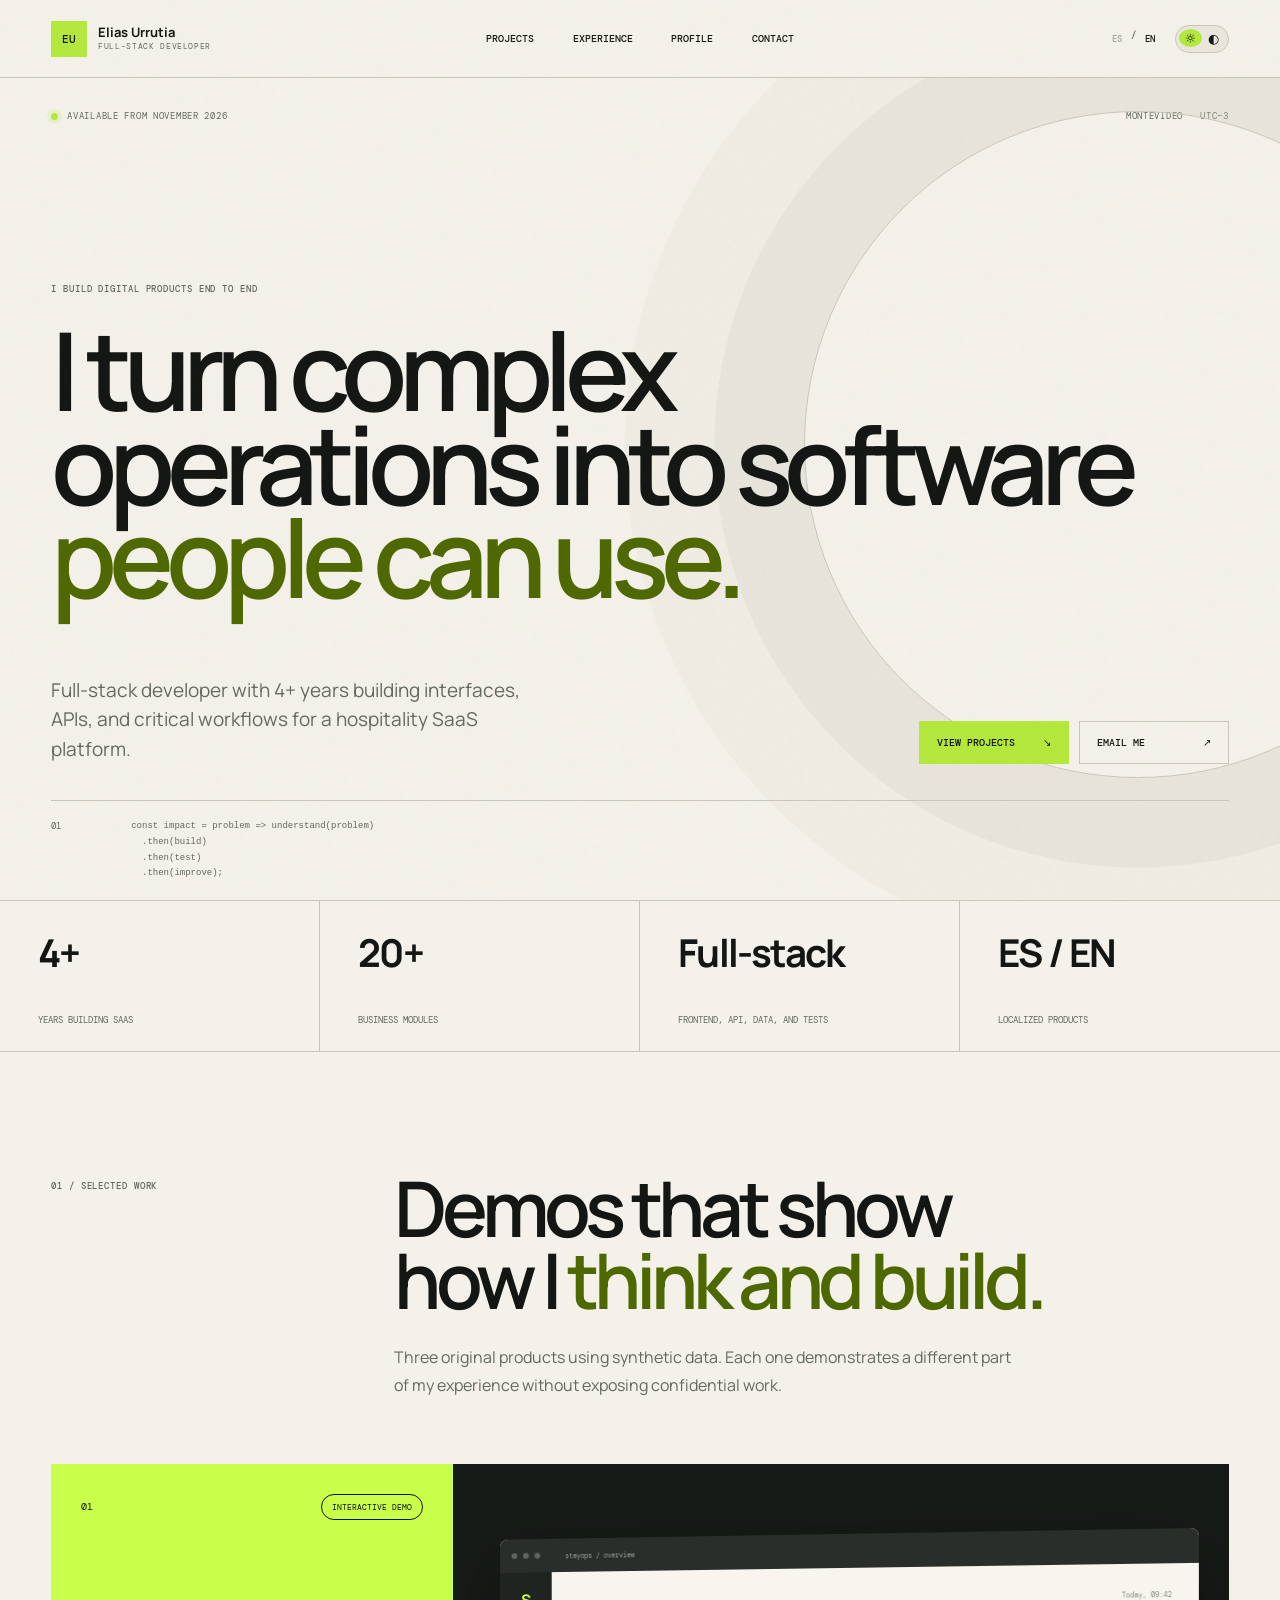
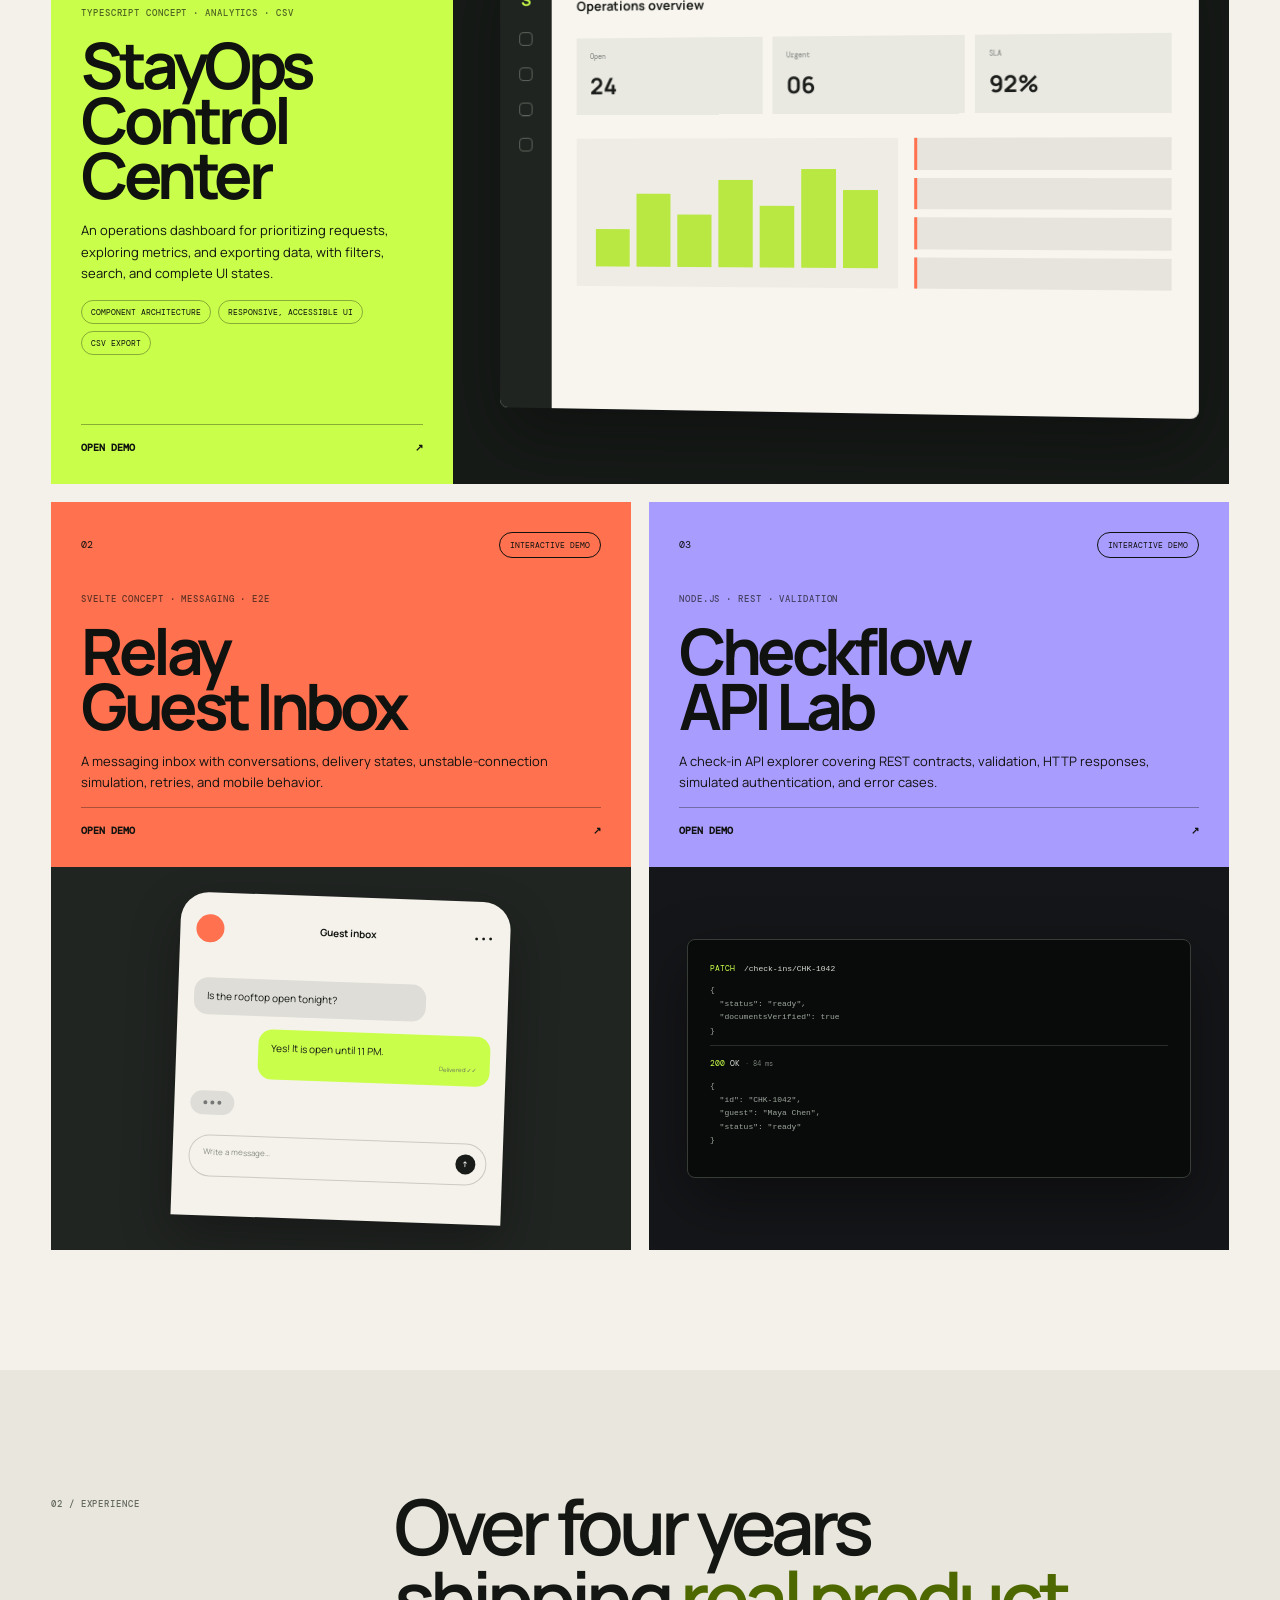
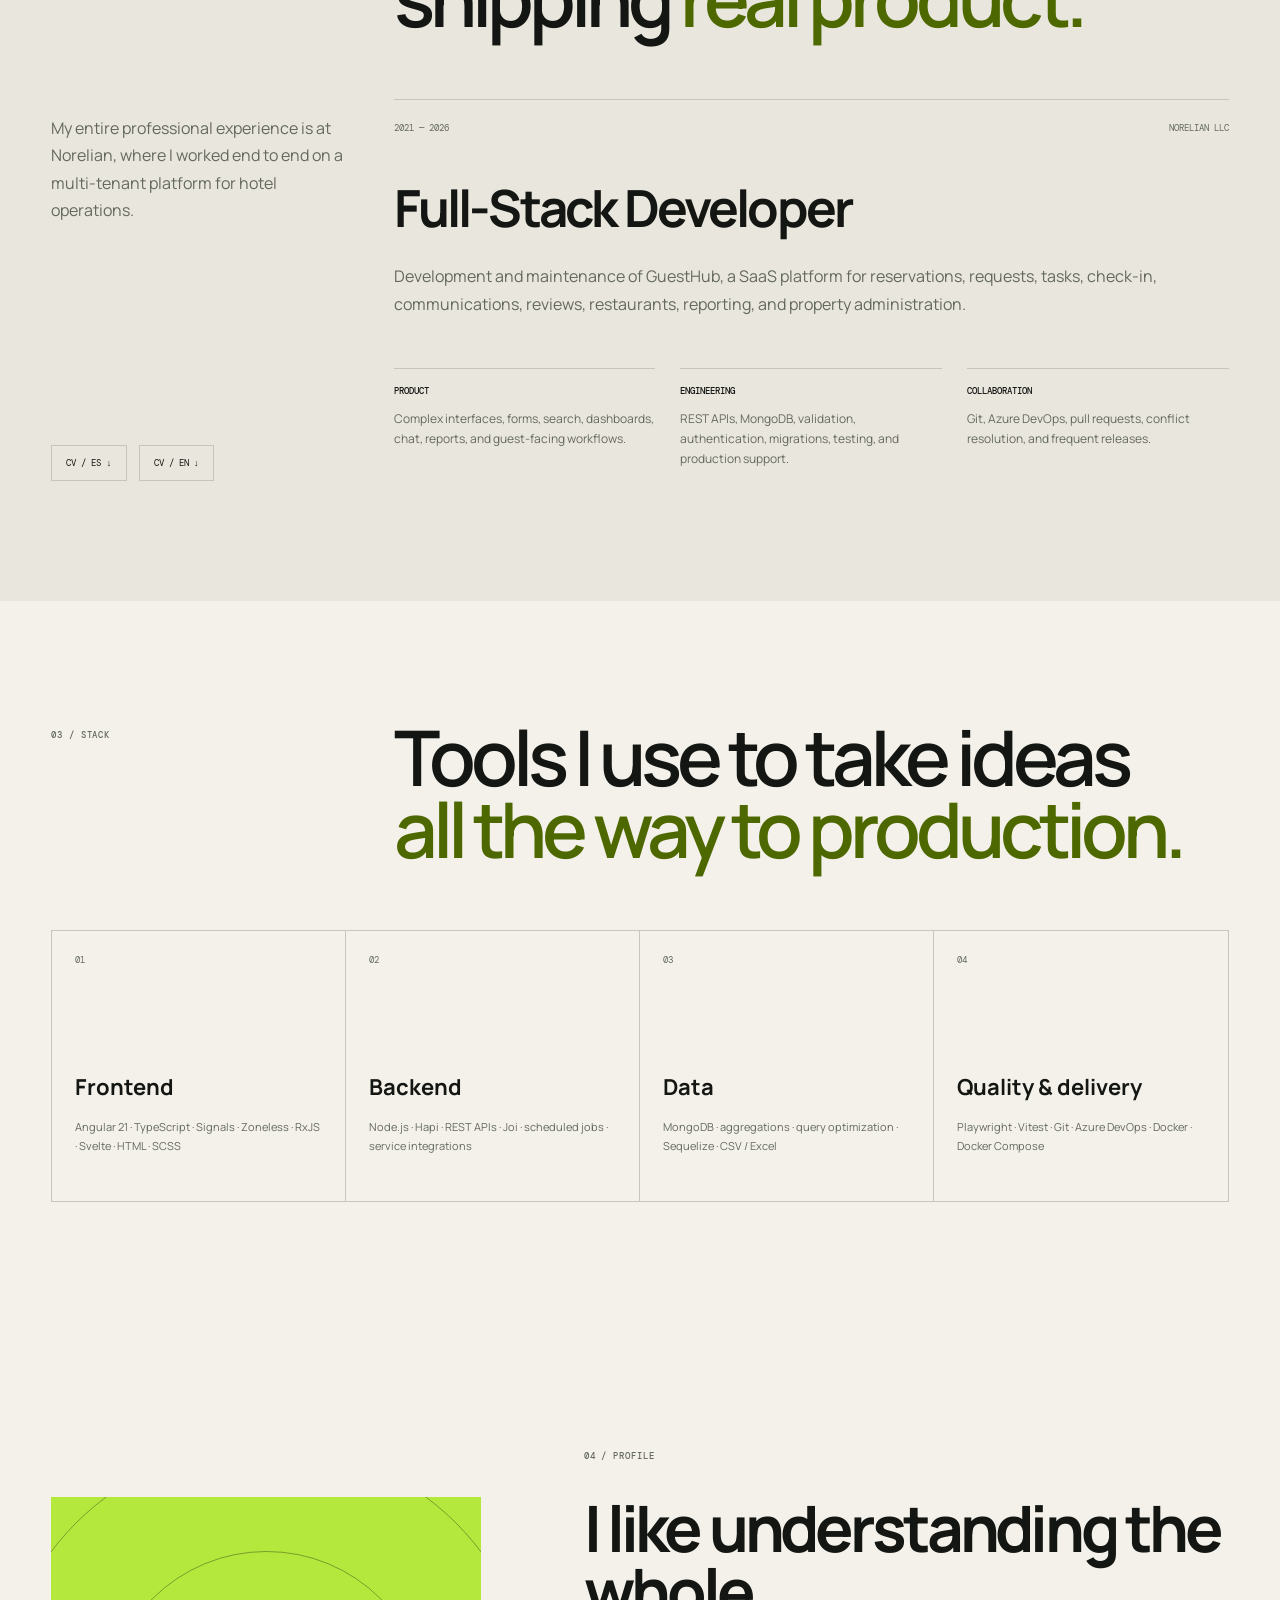
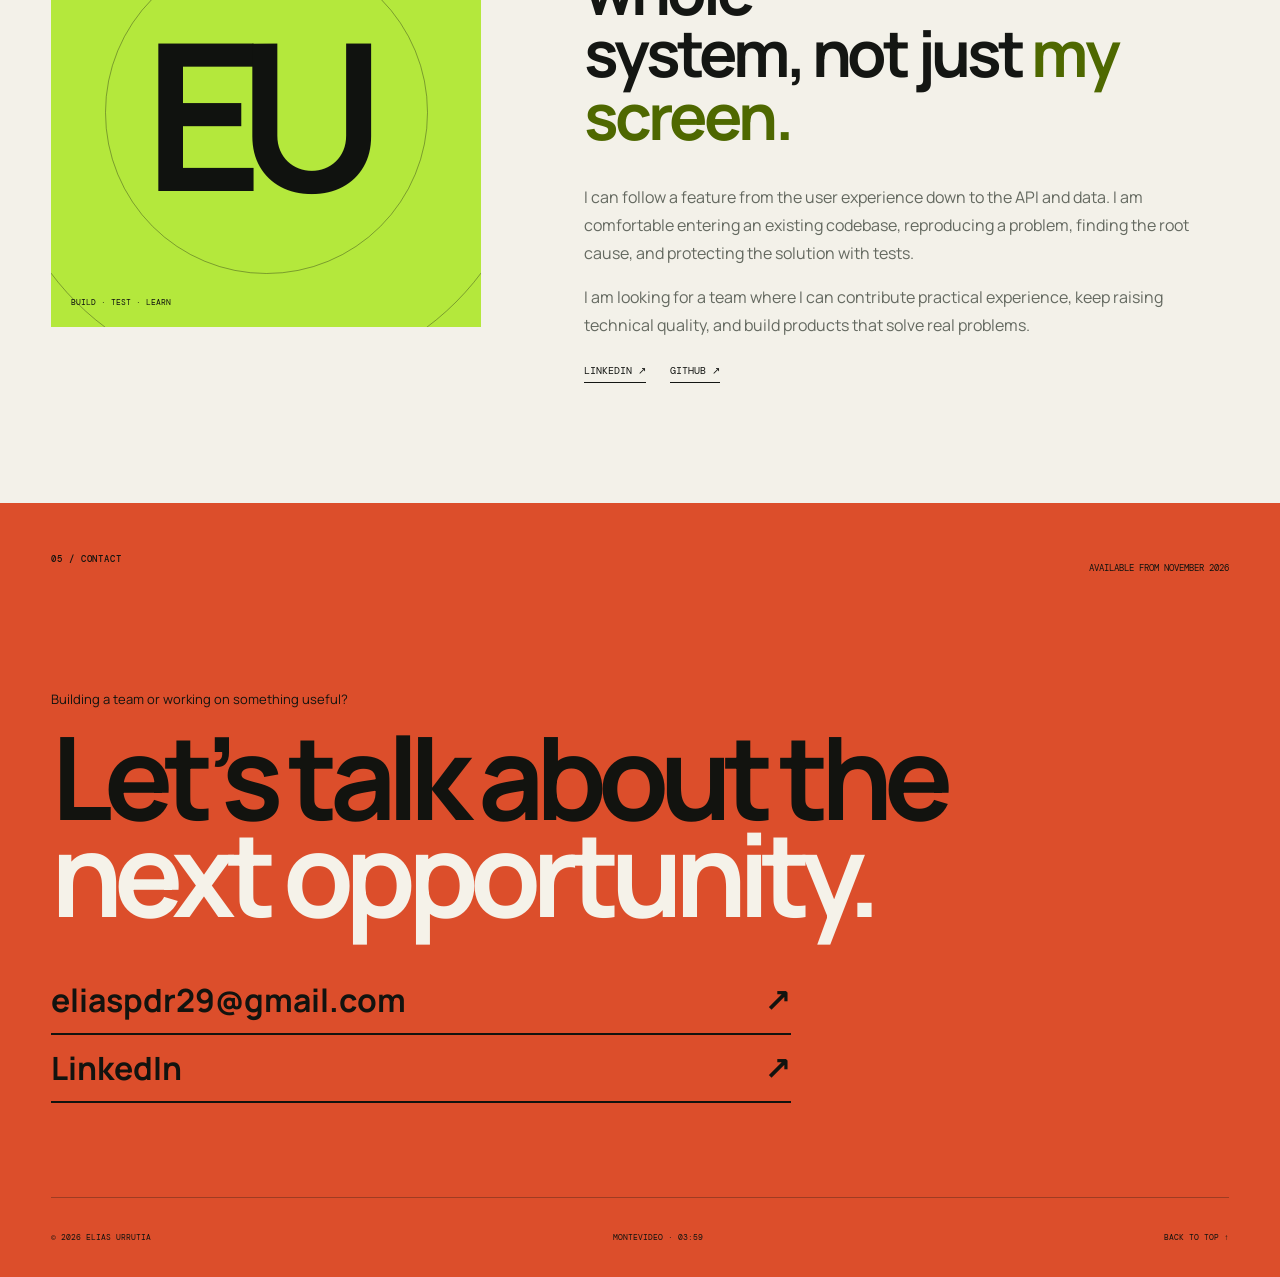
==== commit 84a37ebe: "Update professional title to full-stack developer" ====
--- a/index.html
+++ b/index.html
@@ -62,7 +62,7 @@
 
       <section class="experience section" id="experience" aria-labelledby="experience-title">
         <div class="section-head section-head--compact reveal"><p class="section-label">02 / <span data-i18n="experience">Experiencia</span></p><h2 id="experience-title" data-i18n-html="experienceTitle">Más de cuatro años<br />entregando <em>producto real.</em></h2></div>
-        <div class="experience-layout"><aside class="experience-summary reveal"><p data-i18n="experienceSummary">Toda mi experiencia profesional corresponde a Norelian, donde trabajé de punta a punta en una plataforma multi-tenant para operaciones hoteleras.</p><div class="cv-actions"><a href="CV_ELIAS_URRUTIA_ES.md" download>CV / ES ↓</a><a href="CV_ELIAS_URRUTIA_EN.md" download>CV / EN ↓</a></div></aside><article class="role reveal"><div class="role-meta"><span>2021 — 2026</span><span>NORELIAN LLC</span></div><h3 data-i18n="roleTitle">Frontend Developer</h3><p data-i18n="roleBody">Desarrollo y mantenimiento de GuestHub, una plataforma SaaS para reservaciones, solicitudes, tareas, check-in, comunicaciones, reseñas, restaurantes, reportes y administración de propiedades.</p><div class="role-columns"><div><h4 data-i18n="product">Producto</h4><p data-i18n="productBody">Interfaces complejas, formularios, buscadores, dashboards, chat, reportes y flujos para huéspedes.</p></div><div><h4 data-i18n="engineering">Ingeniería</h4><p data-i18n="engineeringBody">APIs REST, MongoDB, validación, autenticación, migraciones, pruebas y soporte de producción.</p></div><div><h4 data-i18n="collaboration">Colaboración</h4><p data-i18n="collaborationBody">Git, Azure DevOps, pull requests, resolución de conflictos y entregas frecuentes.</p></div></div></article></div>
+        <div class="experience-layout"><aside class="experience-summary reveal"><p data-i18n="experienceSummary">Toda mi experiencia profesional corresponde a Norelian, donde trabajé de punta a punta en una plataforma multi-tenant para operaciones hoteleras.</p><div class="cv-actions"><a href="CV_ELIAS_URRUTIA_ES.md" download>CV / ES ↓</a><a href="CV_ELIAS_URRUTIA_EN.md" download>CV / EN ↓</a></div></aside><article class="role reveal"><div class="role-meta"><span>2021 — 2026</span><span>NORELIAN LLC</span></div><h3 data-i18n="roleTitle">Desarrollador Full-Stack</h3><p data-i18n="roleBody">Desarrollo y mantenimiento de GuestHub, una plataforma SaaS para reservaciones, solicitudes, tareas, check-in, comunicaciones, reseñas, restaurantes, reportes y administración de propiedades.</p><div class="role-columns"><div><h4 data-i18n="product">Producto</h4><p data-i18n="productBody">Interfaces complejas, formularios, buscadores, dashboards, chat, reportes y flujos para huéspedes.</p></div><div><h4 data-i18n="engineering">Ingeniería</h4><p data-i18n="engineeringBody">APIs REST, MongoDB, validación, autenticación, migraciones, pruebas y soporte de producción.</p></div><div><h4 data-i18n="collaboration">Colaboración</h4><p data-i18n="collaborationBody">Git, Azure DevOps, pull requests, resolución de conflictos y entregas frecuentes.</p></div></div></article></div>
       </section>
 
       <section class="stack section" aria-labelledby="stack-title"><div class="section-head section-head--compact reveal"><p class="section-label">03 / STACK</p><h2 id="stack-title" data-i18n-html="stackTitle">Herramientas que uso para<br /><em>llevar ideas a producción.</em></h2></div><div class="stack-grid reveal"><article><span>01</span><h3>Frontend</h3><p>Angular 21 · TypeScript · Signals · Zoneless · RxJS · Svelte · HTML · SCSS</p></article><article><span>02</span><h3>Backend</h3><p>Node.js · Hapi · REST APIs · Joi · scheduled jobs · service integrations</p></article><article><span>03</span><h3>Data</h3><p>MongoDB · aggregations · query optimization · Sequelize · CSV / Excel</p></article><article><span>04</span><h3>Quality &amp; delivery</h3><p>Playwright · Vitest · Git · Azure DevOps · Docker · Docker Compose</p></article></div></section>
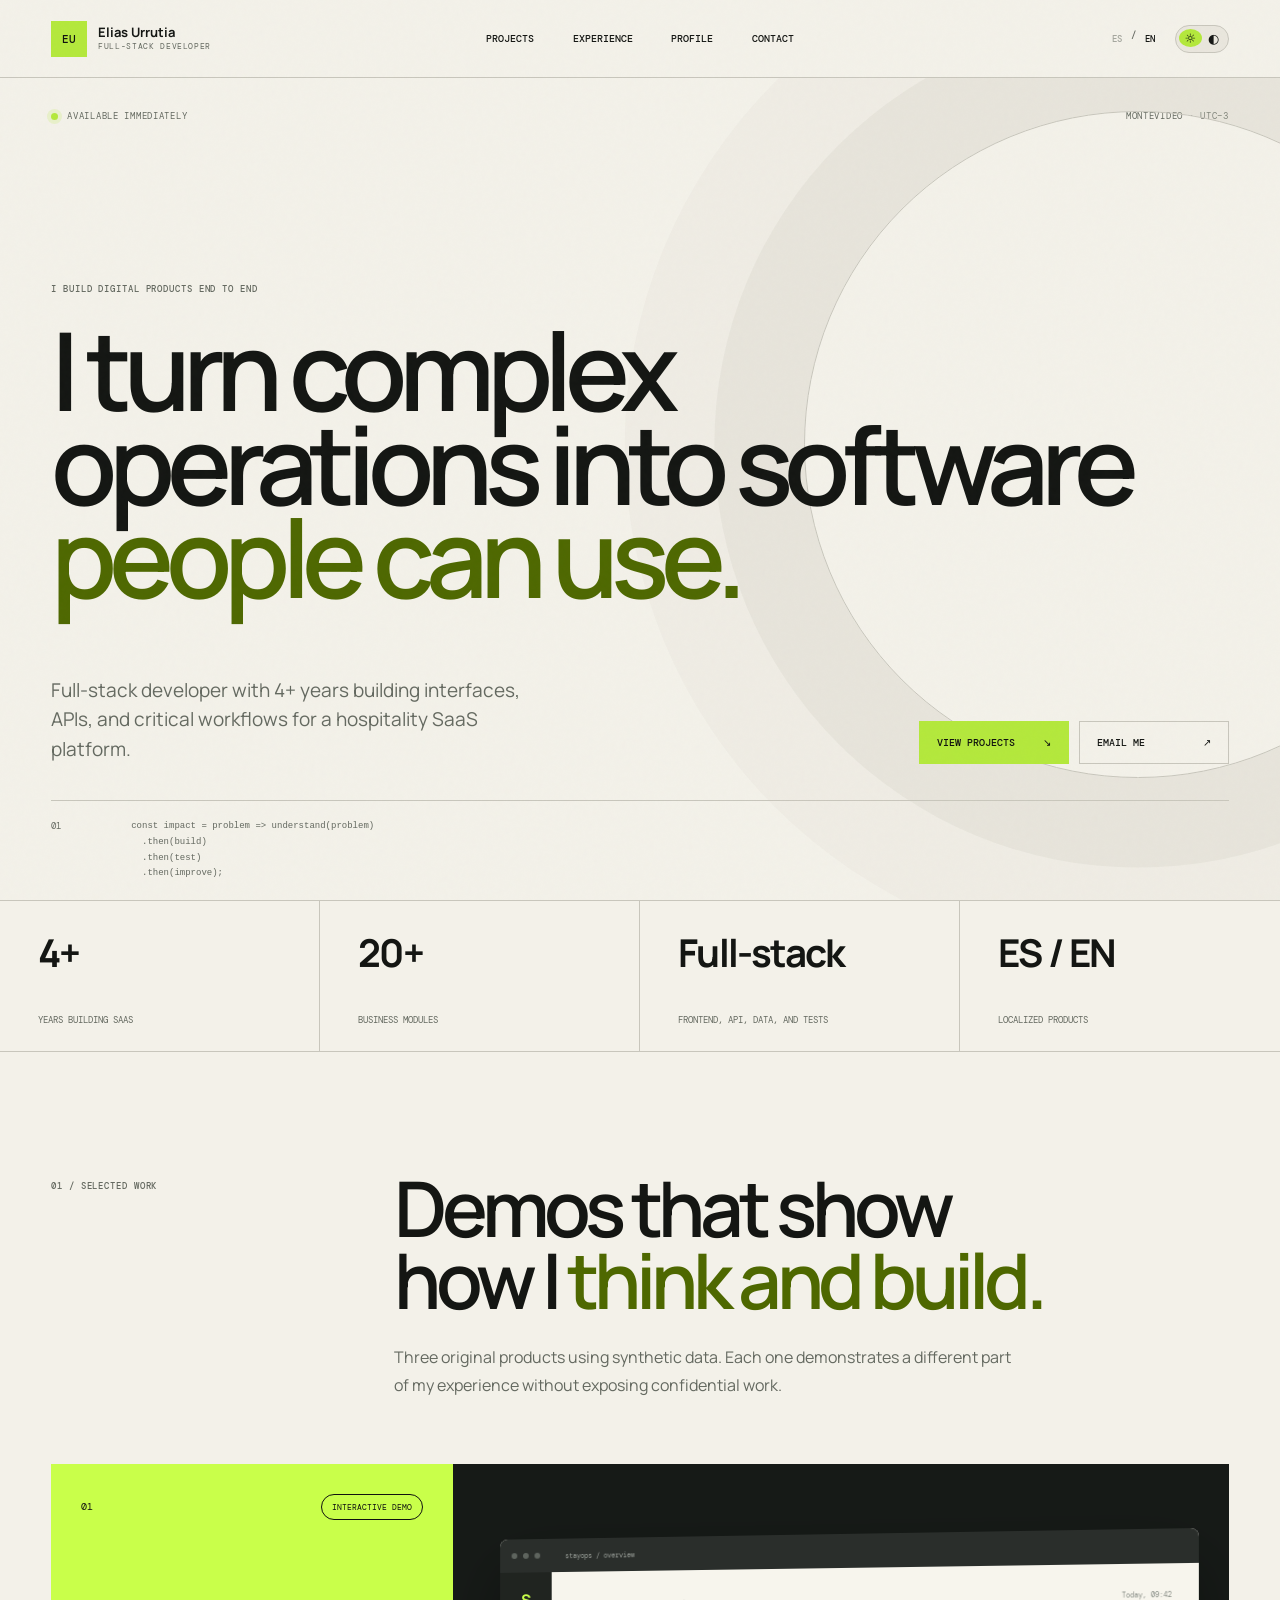
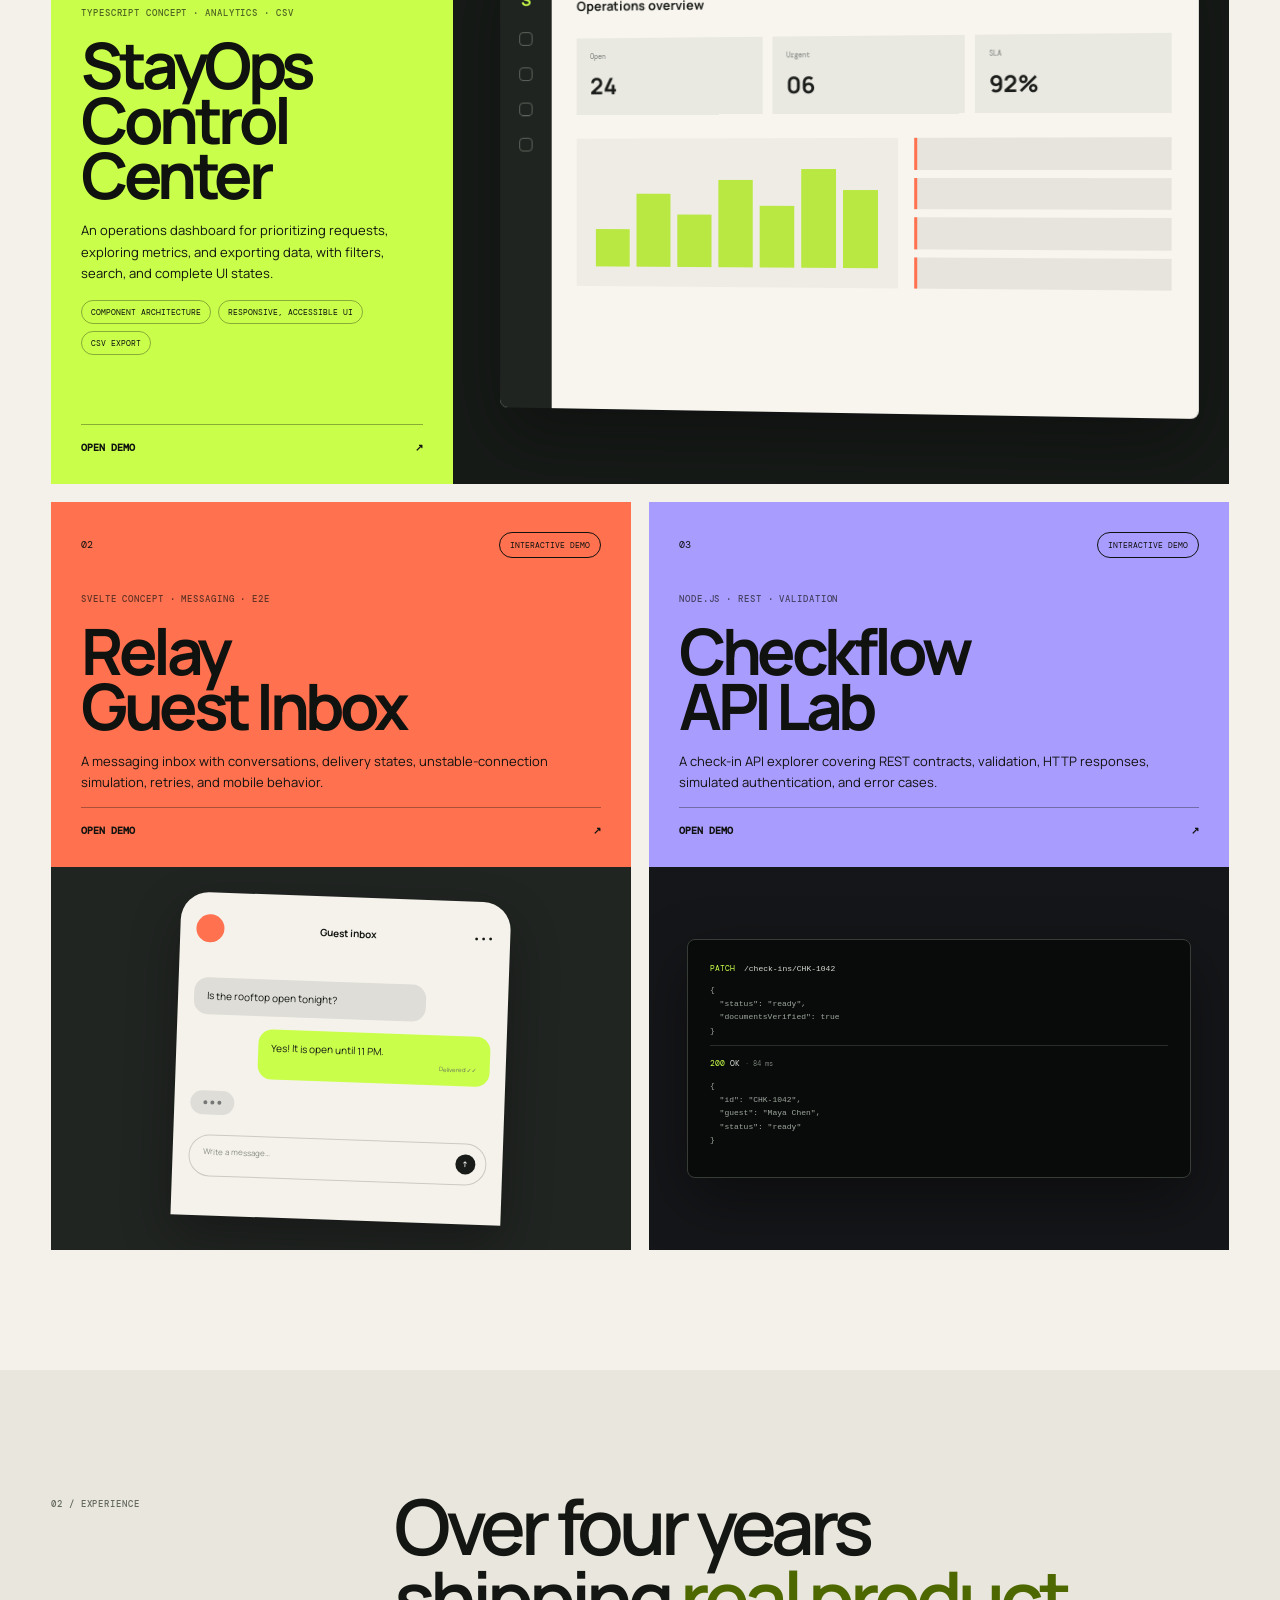
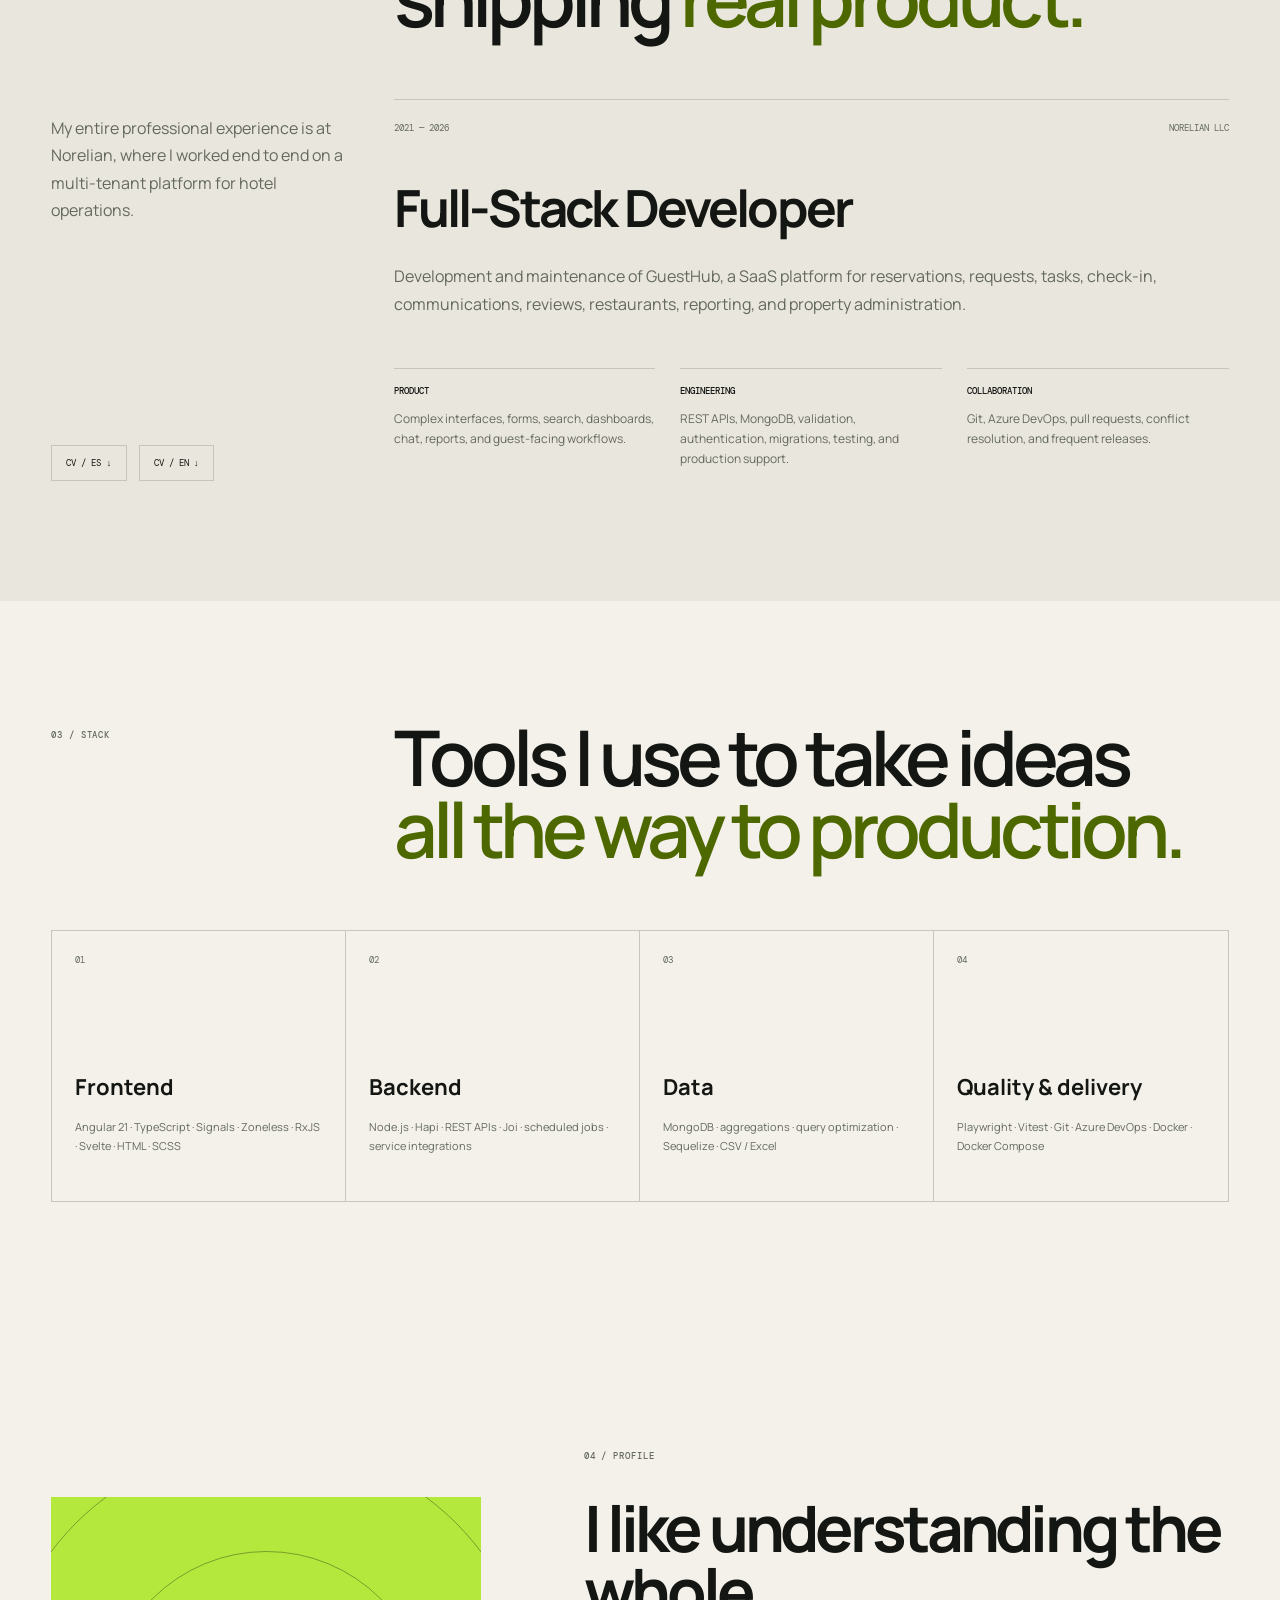
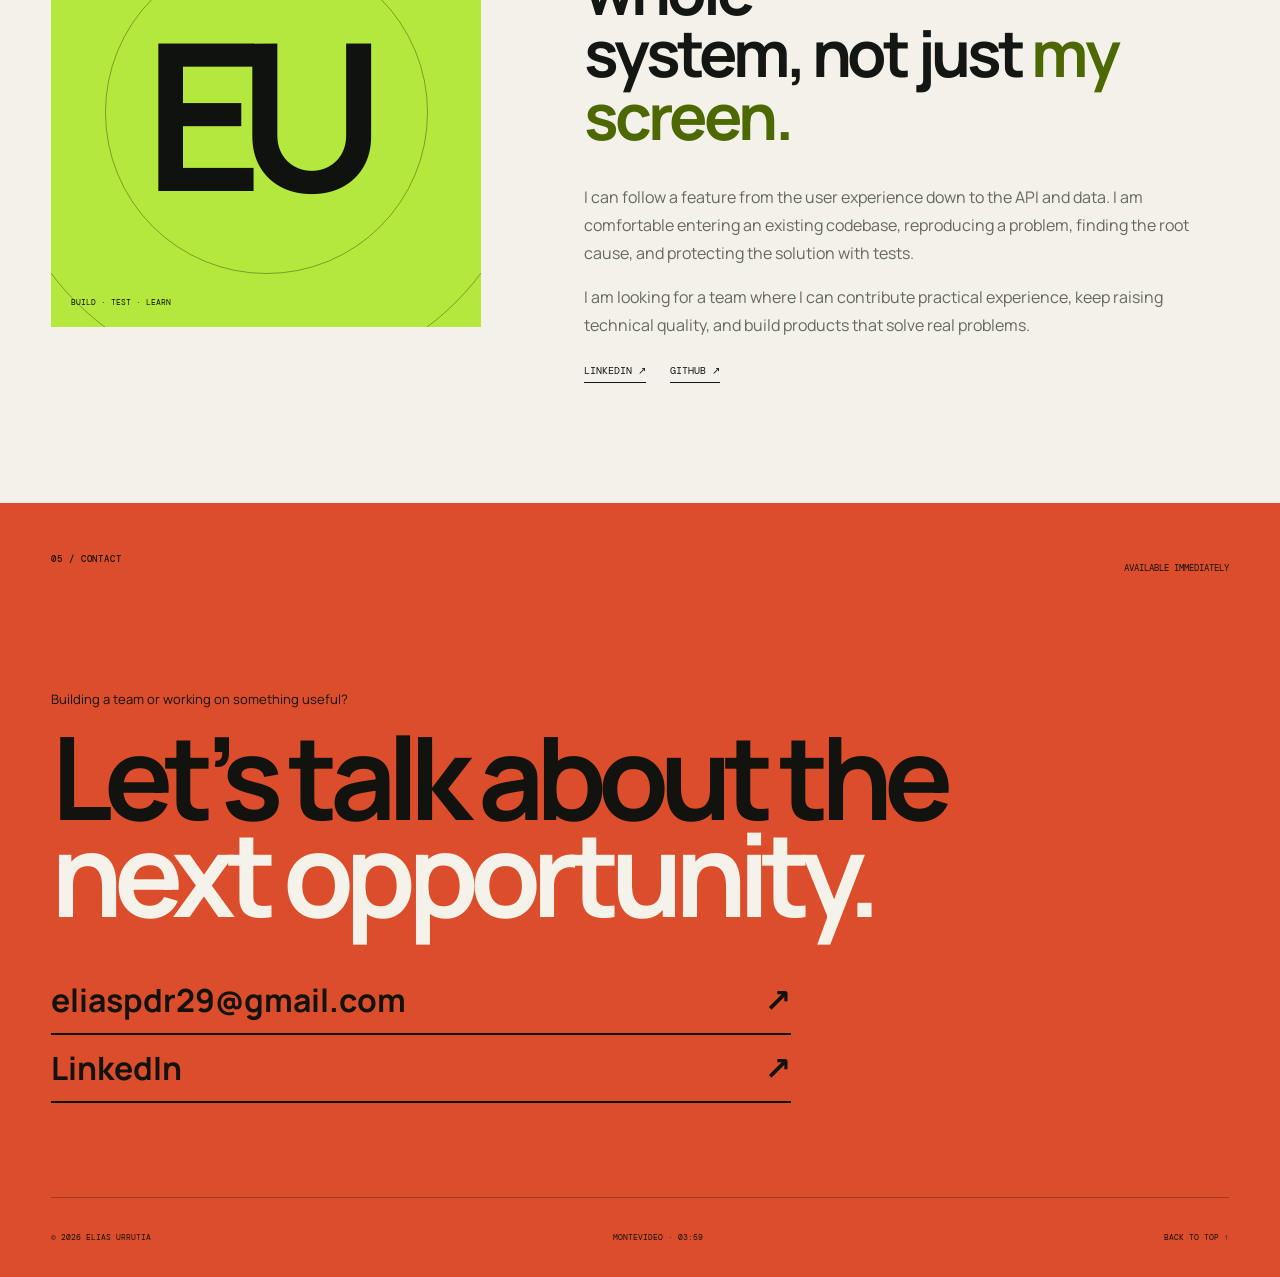
==== commit d674e920: "Set immediate availability" ====
--- a/index.html
+++ b/index.html
@@ -27,7 +27,7 @@
 
     <main id="main">
       <section class="hero" id="home" aria-labelledby="hero-title">
-        <div class="hero-meta reveal"><p class="availability"><span></span><span data-i18n="availability">Disponible desde noviembre de 2026</span></p><p>MONTEVIDEO · UTC−3</p></div>
+        <div class="hero-meta reveal"><p class="availability"><span></span><span data-i18n="availability">Disponibilidad inmediata</span></p><p>MONTEVIDEO · UTC−3</p></div>
         <div class="hero-copy reveal"><p class="kicker" data-i18n="heroKicker">Desarrollo productos digitales de punta a punta</p><h1 id="hero-title" data-i18n-html="heroTitle">Convierto operaciones<br />complejas en software<br /><em>simple de usar.</em></h1></div>
         <div class="hero-footer reveal"><p data-i18n="heroBody">Desarrollador full-stack con más de cuatro años creando interfaces, APIs y flujos críticos para una plataforma SaaS hotelera.</p><div class="hero-actions"><a class="button button--solid" href="#work"><span data-i18n="viewWork">Ver proyectos</span><span aria-hidden="true">↘</span></a><a class="button button--ghost" href="mailto:eliaspdr29@gmail.com"><span data-i18n="emailMe">Escríbeme</span><span aria-hidden="true">↗</span></a></div></div>
         <div class="hero-code" aria-hidden="true"><span>01</span><code>const impact = problem =&gt; understand(problem)<br />&nbsp;&nbsp;.then(build)<br />&nbsp;&nbsp;.then(test)<br />&nbsp;&nbsp;.then(improve);</code></div>
@@ -69,7 +69,7 @@
 
       <section class="about section" id="about" aria-labelledby="about-title"><div class="about-visual reveal" aria-hidden="true"><span class="orbit orbit--one"></span><span class="orbit orbit--two"></span><strong>EU</strong><small>BUILD · TEST · LEARN</small></div><div class="about-copy reveal"><p class="section-label">04 / <span data-i18n="profile">Perfil</span></p><h2 id="about-title" data-i18n-html="aboutTitle">Me gusta entender el sistema<br />completo, no sólo <em>mi pantalla.</em></h2><p data-i18n="aboutBody">Puedo seguir una funcionalidad desde la experiencia del usuario hasta la API y los datos. Me siento cómodo entrando en código existente, reproduciendo un problema, encontrando la causa raíz y protegiendo la solución con pruebas.</p><p data-i18n="aboutGoal">Busco un equipo donde pueda aportar experiencia práctica, seguir elevando la calidad técnica y construir productos que resuelvan problemas reales.</p><div class="profile-links"><a href="https://www.linkedin.com/in/elias-urrutia-066410167/" target="_blank" rel="noreferrer">LinkedIn ↗</a><a href="https://github.com/eliasurrutia" target="_blank" rel="noreferrer">GitHub ↗</a></div></div></section>
 
-      <section class="contact" id="contact" aria-labelledby="contact-title"><div class="contact-meta"><p class="section-label">05 / <span data-i18n="contact">Contacto</span></p><p data-i18n="availabilityShort">Disponible desde noviembre de 2026</p></div><div class="contact-main reveal"><p data-i18n="contactKicker">¿Estás formando un equipo o construyendo algo útil?</p><h2 id="contact-title" data-i18n-html="contactTitle">Hablemos de la<br /><em>próxima oportunidad.</em></h2><div class="contact-links"><a href="mailto:eliaspdr29@gmail.com">eliaspdr29@gmail.com <span>↗</span></a><a href="https://www.linkedin.com/in/elias-urrutia-066410167/" target="_blank" rel="noreferrer">LinkedIn <span>↗</span></a></div></div><footer><p>© <span id="year">2026</span> ELIAS URRUTIA</p><p>MONTEVIDEO · <span id="local-time">00:00</span></p><a href="#home"><span data-i18n="backTop">Volver arriba</span> ↑</a></footer></section>
+      <section class="contact" id="contact" aria-labelledby="contact-title"><div class="contact-meta"><p class="section-label">05 / <span data-i18n="contact">Contacto</span></p><p data-i18n="availabilityShort">Disponibilidad inmediata</p></div><div class="contact-main reveal"><p data-i18n="contactKicker">¿Estás formando un equipo o construyendo algo útil?</p><h2 id="contact-title" data-i18n-html="contactTitle">Hablemos de la<br /><em>próxima oportunidad.</em></h2><div class="contact-links"><a href="mailto:eliaspdr29@gmail.com">eliaspdr29@gmail.com <span>↗</span></a><a href="https://www.linkedin.com/in/elias-urrutia-066410167/" target="_blank" rel="noreferrer">LinkedIn <span>↗</span></a></div></div><footer><p>© <span id="year">2026</span> ELIAS URRUTIA</p><p>MONTEVIDEO · <span id="local-time">00:00</span></p><a href="#home"><span data-i18n="backTop">Volver arriba</span> ↑</a></footer></section>
     </main>
   </body>
 </html>
